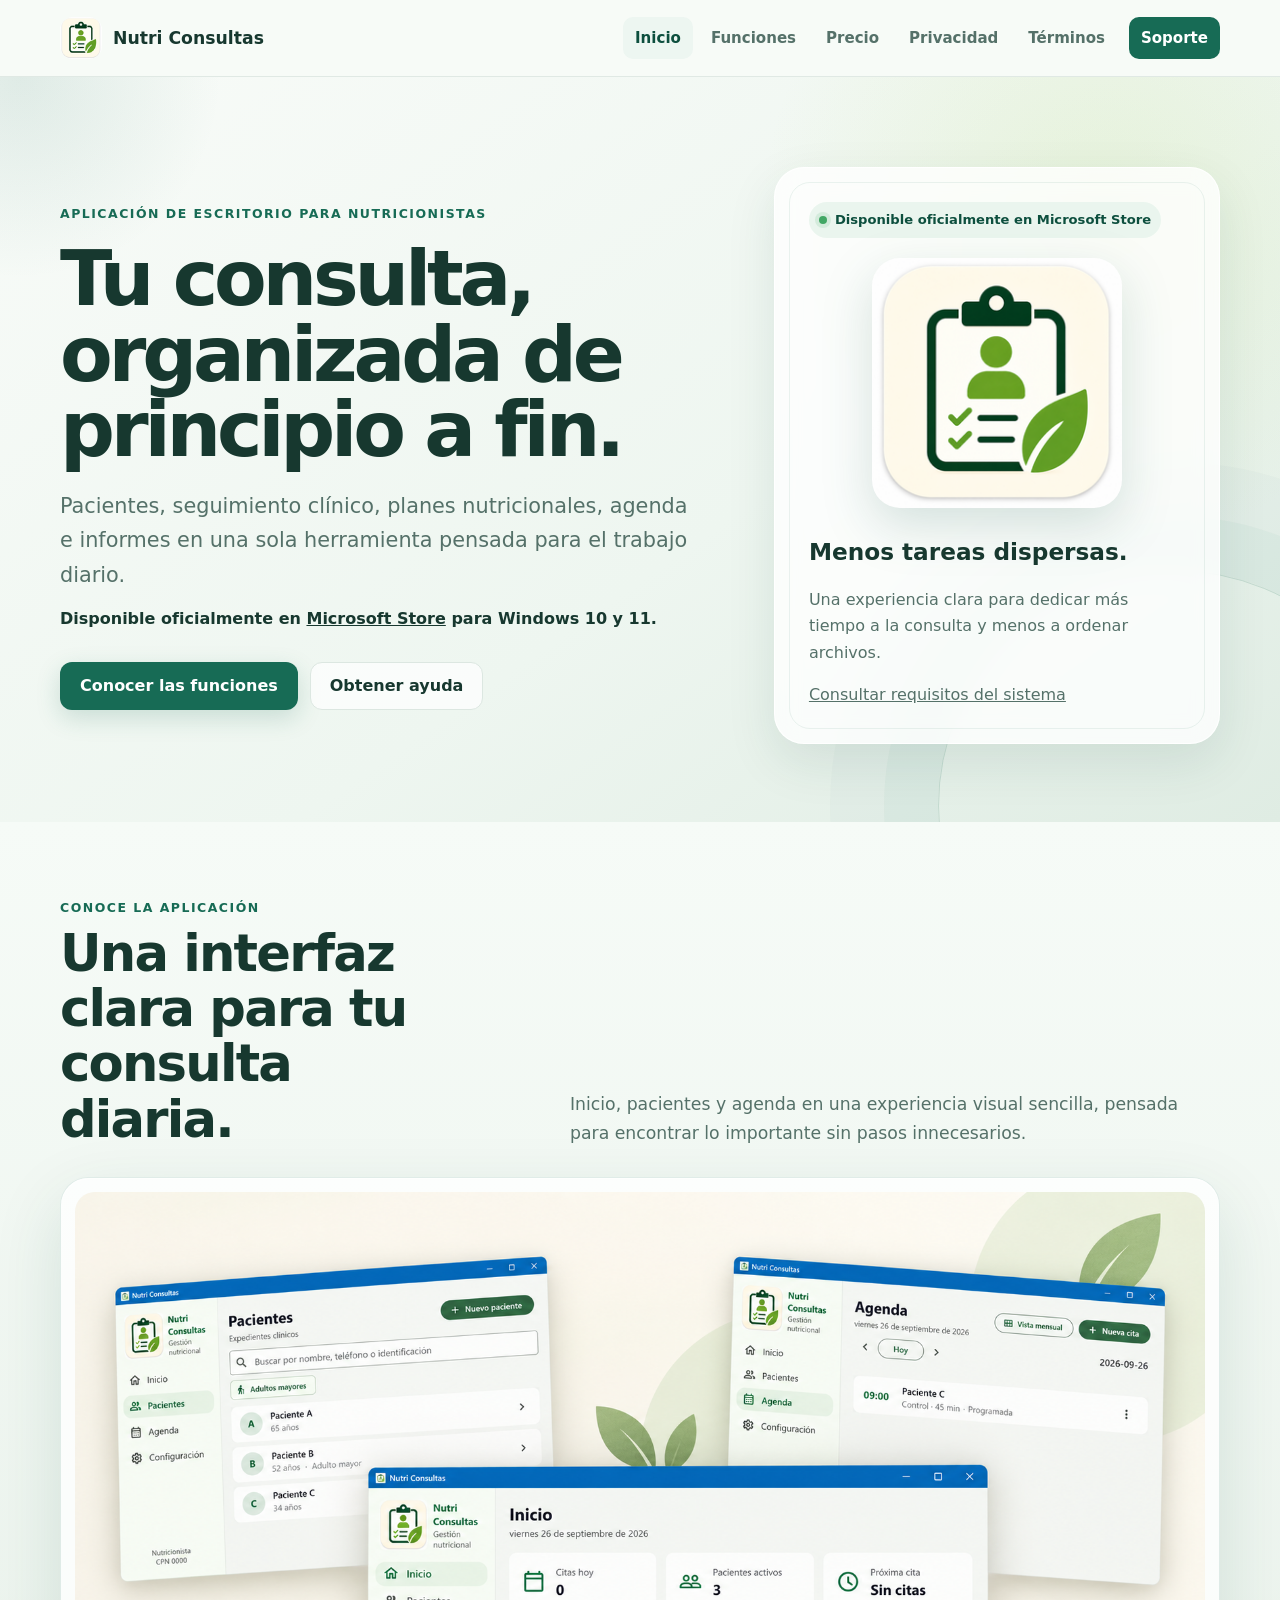
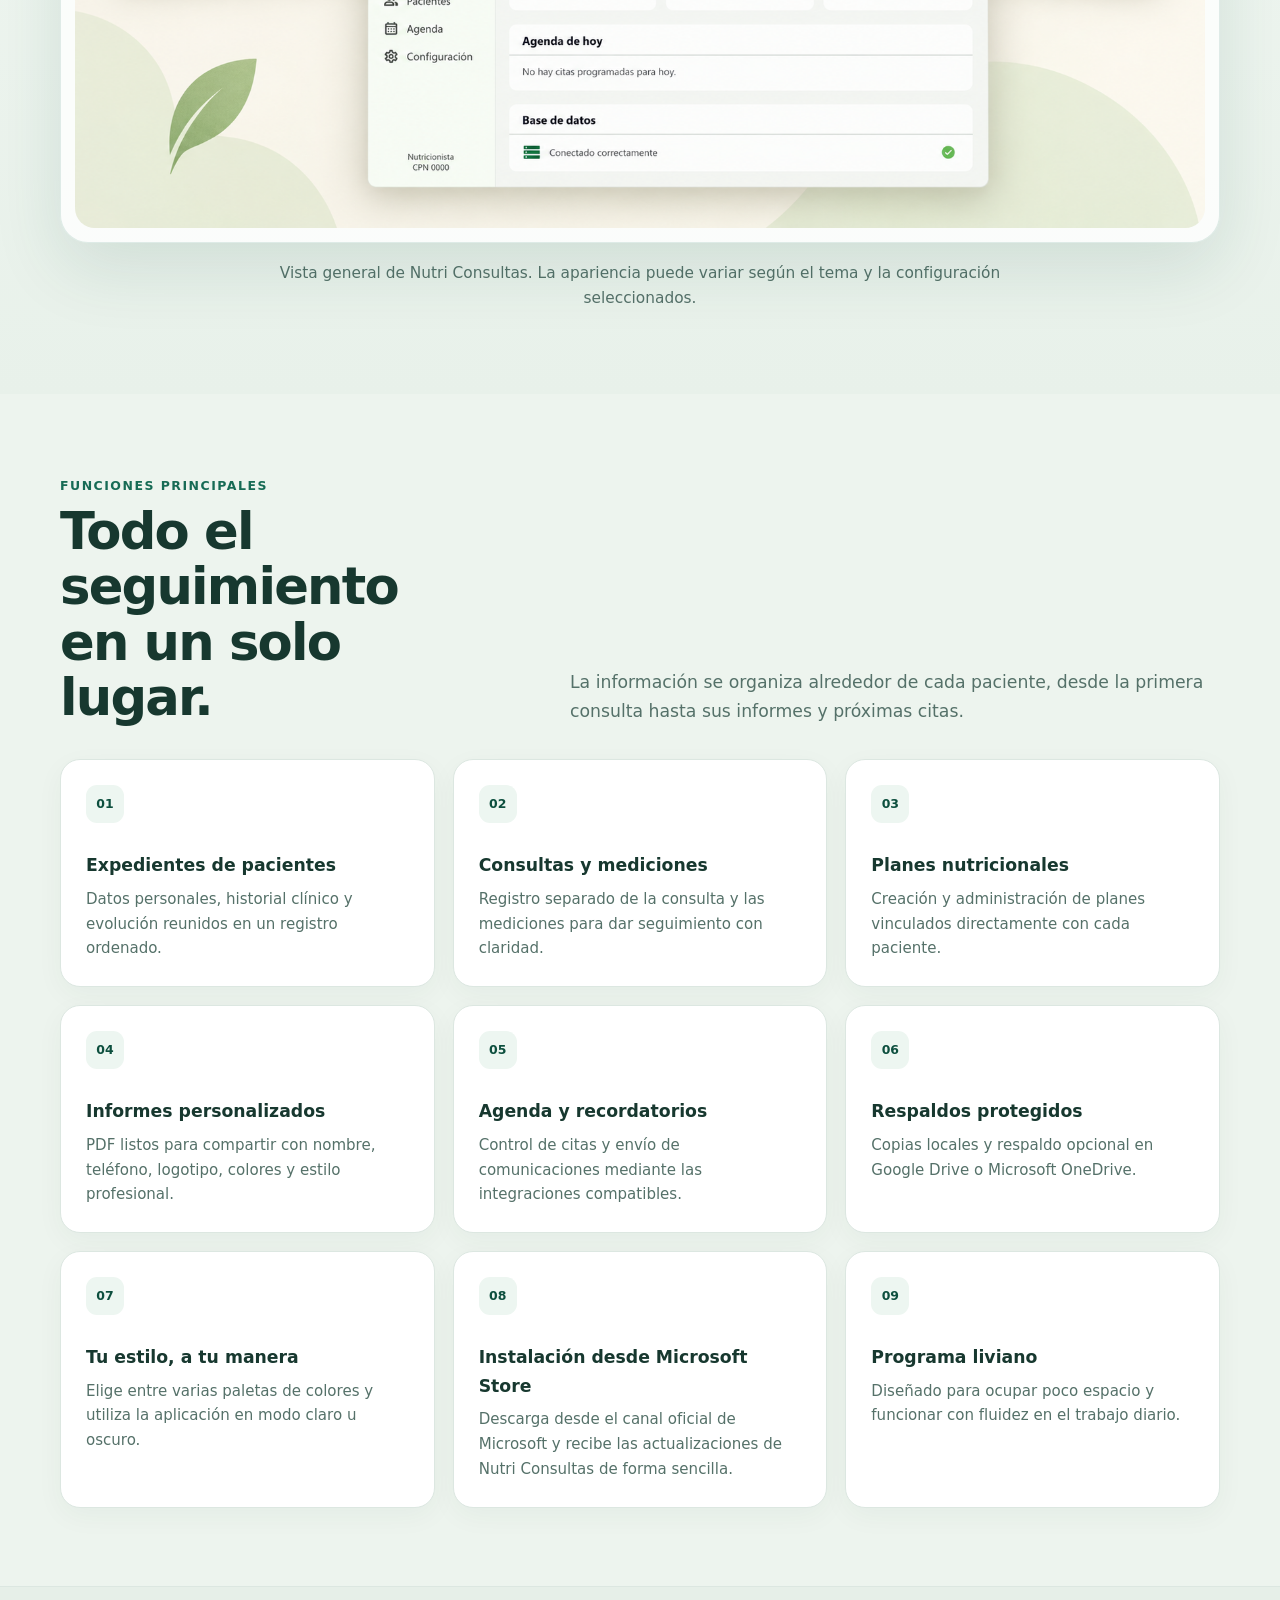
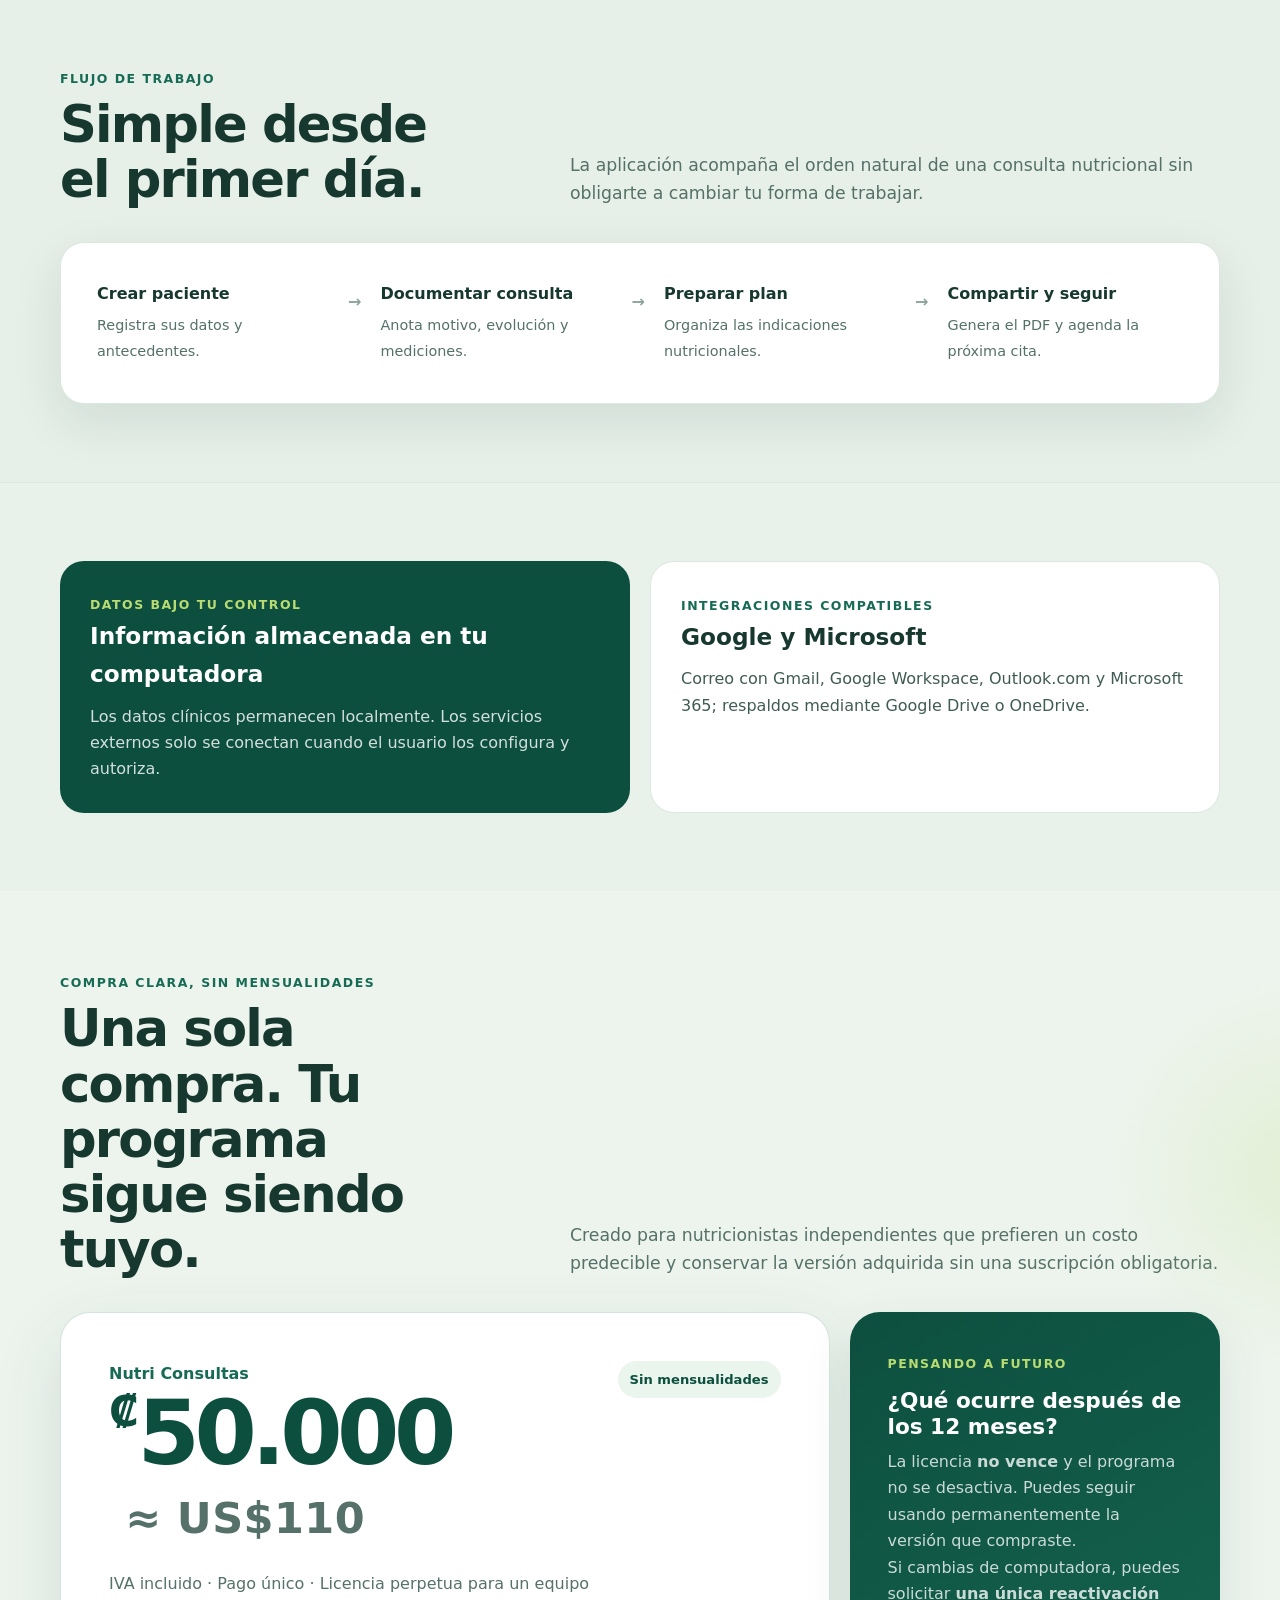
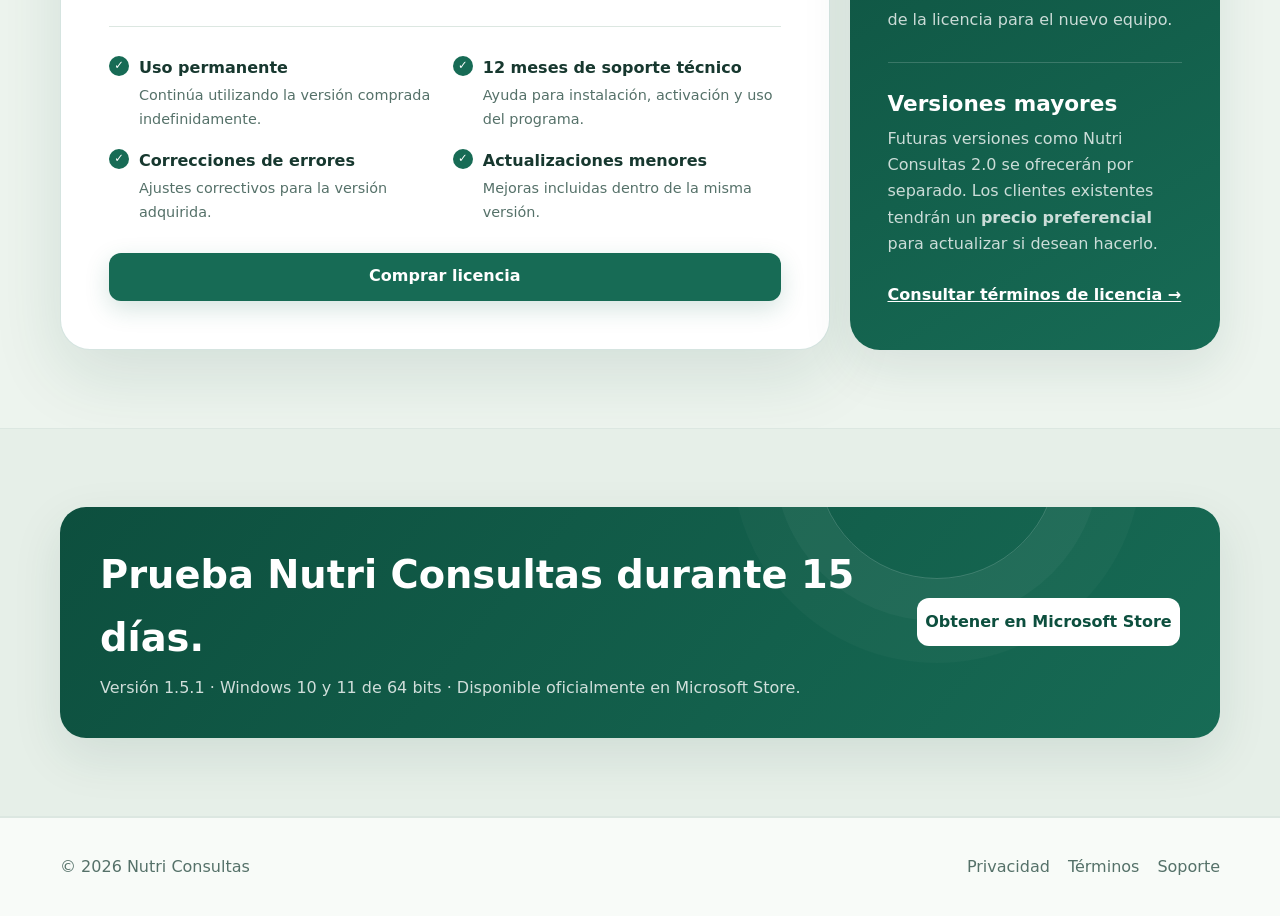
==== index.html @ b3fcb0f8 "Conecta precio con nueva página de compra" ====
<!doctype html>
<html lang="es">
<head>
  <meta charset="utf-8">
  <meta name="viewport" content="width=device-width, initial-scale=1">
  <meta name="description" content="Nutri Consultas: aplicación de escritorio para organizar pacientes, consultas, mediciones, planes, agenda, informes y respaldos.">
  <title>Nutri Consultas — Gestión clínica clara y segura</title>
  <link rel="icon" href="assets/nutri_consultas.ico">
  <link rel="stylesheet" href="assets/styles.css">
  <style>
    body { background: #e8f1ea; }
    .site-header { background: rgba(248,251,248,.94); }
    .site-header.is-scrolled { background: rgba(248,251,248,.97); }
    .hero {
      background:
        radial-gradient(circle at 86% 18%, rgba(185,220,114,.18), transparent 27%),
        linear-gradient(145deg, #f8fbf8 0%, #eef6f0 58%, #dfece3 100%);
    }
    .interface-showcase { padding: 72px 0 82px; background: linear-gradient(180deg, #f6fbf7 0%, #e8f1ea 100%); }
    #funciones { background: #edf4ee; }
    .section-tinted { background: #e6efe8; }
    .pricing-section { background: #edf4ee; }
    .site-footer { background: #f8fbf8; }
    .interface-showcase .section-heading { margin-bottom: 30px; }
    .interface-frame { position: relative; margin: 0 auto; padding: clamp(8px, 1.1vw, 14px); border: 1px solid rgba(23,107,85,.12); border-radius: 28px; background: rgba(255,255,255,.78); box-shadow: 0 24px 70px rgba(18,70,55,.12); overflow: hidden; }
    .interface-frame::before { content: ""; position: absolute; inset: 0; pointer-events: none; border-radius: inherit; box-shadow: inset 0 1px 0 rgba(255,255,255,.8); }
    .interface-frame img { display: block; width: 100%; height: auto; border-radius: 20px; object-fit: contain; }
    .interface-note { margin: 18px auto 0; max-width: 820px; text-align: center; color: var(--ink-soft); font-size: .96rem; }
    .price-usd { display: inline-block; margin-left: 1rem; font-size: .25em; font-weight: 600; color: var(--ink-soft); white-space: nowrap; vertical-align: baseline; transform: translateY(.52em); letter-spacing: .01em; }
    @media (max-width: 680px) {
      .interface-showcase { padding: 52px 0 58px; }
      .interface-showcase .section-heading { margin-bottom: 22px; }
      .interface-frame { padding: 6px; border-radius: 18px; box-shadow: 0 16px 42px rgba(18,70,55,.11); }
      .interface-frame img { border-radius: 13px; }
      .interface-note { margin-top: 14px; font-size: .9rem; }
    }
  </style>
</head>
<body>
  <header class="site-header">
    <div class="container nav">
      <a class="brand" href="index.html"><img src="assets/nutri_consultas_64x64.png" alt=""><span>Nutri Consultas</span></a>
      <nav class="nav-links" aria-label="Navegación principal">
        <a href="index.html" aria-current="page">Inicio</a><a href="#funciones">Funciones</a><a href="#precio">Precio</a><a href="privacidad.html">Privacidad</a><a href="terminos.html">Términos</a><a class="nav-cta" href="soporte.html">Soporte</a>
      </nav>
    </div>
  </header>

  <main>
    <section class="hero">
      <div class="container hero-grid">
        <div>
          <span class="eyebrow">Aplicación de escritorio para nutricionistas</span>
          <h1>Tu consulta, organizada de principio a fin.</h1>
          <p class="lead">Pacientes, seguimiento clínico, planes nutricionales, agenda e informes en una sola herramienta pensada para el trabajo diario.</p>
          <div class="actions"><a class="btn" href="#funciones">Conocer las funciones</a><a class="btn secondary" href="soporte.html">Obtener ayuda</a></div>
        </div>
        <aside class="product-card" aria-label="Información del producto">
          <span class="status">Disponible para Windows 10 y 11</span>
          <img src="assets/nutri_consultas_256x256.png" alt="Logo de Nutri Consultas">
          <h2>Menos tareas dispersas.</h2>
          <p class="muted">Una experiencia clara para dedicar más tiempo a la consulta y menos a ordenar archivos.</p>
          <p class="muted"><a href="soporte.html#requisitos">Consultar requisitos del sistema</a></p>
        </aside>
      </div>
    </section>

    <section class="interface-showcase" aria-labelledby="interfaz-title">
      <div class="container">
        <div class="section-heading">
          <div><span class="eyebrow">Conoce la aplicación</span><h2 id="interfaz-title">Una interfaz clara para tu consulta diaria.</h2></div>
          <p>Inicio, pacientes y agenda en una experiencia visual sencilla, pensada para encontrar lo importante sin pasos innecesarios.</p>
        </div>
        <figure class="interface-frame">
          <img src="assets/interfaz.png?v=1" loading="eager" decoding="async" alt="Vista de la interfaz de Nutri Consultas con las secciones Inicio, Pacientes y Agenda">
        </figure>
        <p class="interface-note">Vista general de Nutri Consultas. La apariencia puede variar según el tema y la configuración seleccionados.</p>
      </div>
    </section>

    <section class="section" id="funciones">
      <div class="container">
        <div class="section-heading"><div><span class="eyebrow">Funciones principales</span><h2>Todo el seguimiento en un solo lugar.</h2></div><p>La información se organiza alrededor de cada paciente, desde la primera consulta hasta sus informes y próximas citas.</p></div>
        <div class="feature-grid">
          <article class="feature"><span class="feature-number">01</span><h3>Expedientes de pacientes</h3><p>Datos personales, historial clínico y evolución reunidos en un registro ordenado.</p></article>
          <article class="feature"><span class="feature-number">02</span><h3>Consultas y mediciones</h3><p>Registro separado de la consulta y las mediciones para dar seguimiento con claridad.</p></article>
          <article class="feature"><span class="feature-number">03</span><h3>Planes nutricionales</h3><p>Creación y administración de planes vinculados directamente con cada paciente.</p></article>
          <article class="feature"><span class="feature-number">04</span><h3>Informes personalizados</h3><p>PDF listos para compartir con nombre, teléfono, logotipo, colores y estilo profesional.</p></article>
          <article class="feature"><span class="feature-number">05</span><h3>Agenda y recordatorios</h3><p>Control de citas y envío de comunicaciones mediante las integraciones compatibles.</p></article>
          <article class="feature"><span class="feature-number">06</span><h3>Respaldos protegidos</h3><p>Copias locales y respaldo opcional en Google Drive o Microsoft OneDrive.</p></article>
          <article class="feature"><span class="feature-number">07</span><h3>Tu estilo, a tu manera</h3><p>Elige entre varias paletas de colores y utiliza la aplicación en modo claro u oscuro.</p></article>
          <article class="feature"><span class="feature-number">08</span><h3>Instalación rápida</h3><p>Un proceso sencillo en Windows para comenzar a trabajar en pocos minutos.</p></article>
          <article class="feature"><span class="feature-number">09</span><h3>Programa liviano</h3><p>Diseñado para ocupar poco espacio y funcionar con fluidez en el trabajo diario.</p></article>
        </div>
      </div>
    </section>

    <section class="section section-tinted">
      <div class="container">
        <div class="section-heading"><div><span class="eyebrow">Flujo de trabajo</span><h2>Simple desde el primer día.</h2></div><p>La aplicación acompaña el orden natural de una consulta nutricional sin obligarte a cambiar tu forma de trabajar.</p></div>
        <div class="workflow"><div class="workflow-step"><strong>Crear paciente</strong><span>Registra sus datos y antecedentes.</span></div><div class="workflow-step"><strong>Documentar consulta</strong><span>Anota motivo, evolución y mediciones.</span></div><div class="workflow-step"><strong>Preparar plan</strong><span>Organiza las indicaciones nutricionales.</span></div><div class="workflow-step"><strong>Compartir y seguir</strong><span>Genera el PDF y agenda la próxima cita.</span></div></div>
      </div>
    </section>

    <section class="section">
      <div class="container trust-grid">
        <article class="trust-card primary"><span class="eyebrow" style="color:#b9dc72">Datos bajo tu control</span><h3>Información almacenada en tu computadora</h3><p>Los datos clínicos permanecen localmente. Los servicios externos solo se conectan cuando el usuario los configura y autoriza.</p></article>
        <article class="trust-card light"><span class="eyebrow">Integraciones compatibles</span><h3>Google y Microsoft</h3><p>Correo con Gmail, Google Workspace, Outlook.com y Microsoft 365; respaldos mediante Google Drive o OneDrive.</p></article>
      </div>
    </section>

    <section class="section pricing-section" id="precio">
      <div class="container">
        <div class="section-heading"><div><span class="eyebrow">Compra clara, sin mensualidades</span><h2>Una sola compra. Tu programa sigue siendo tuyo.</h2></div><p>Creado para nutricionistas independientes que prefieren un costo predecible y conservar la versión adquirida sin una suscripción obligatoria.</p></div>
        <div class="pricing-layout">
          <article class="price-card">
            <div class="price-top">
              <div><span class="price-label">Nutri Consultas</span><div class="price"><span>₡</span>50.000 <span class="price-usd">≈ US$110</span></div><p>IVA incluido · Pago único · Licencia perpetua para un equipo</p></div>
              <span class="price-badge">Sin mensualidades</span>
            </div>
            <ul class="included-list">
              <li><strong>Uso permanente</strong><span>Continúa utilizando la versión comprada indefinidamente.</span></li>
              <li><strong>12 meses de soporte técnico</strong><span>Ayuda para instalación, activación y uso del programa.</span></li>
              <li><strong>Correcciones de errores</strong><span>Ajustes correctivos para la versión adquirida.</span></li>
              <li><strong>Actualizaciones menores</strong><span>Mejoras incluidas dentro de la misma versión.</span></li>
            </ul>
            <a class="btn price-action" href="comprar.html">Comprar licencia</a>
          </article>
          <aside class="version-card">
            <span class="eyebrow">Pensando a futuro</span>
            <h3>¿Qué ocurre después de los 12 meses?</h3>
            <p>La licencia <strong>no vence</strong> y el programa no se desactiva. Puedes seguir usando permanentemente la versión que compraste.</p><p>Si cambias de computadora, puedes solicitar <strong>una única reactivación</strong> de la licencia para el nuevo equipo.</p>
            <div class="version-divider"></div>
            <h3>Versiones mayores</h3>
            <p>Futuras versiones como Nutri Consultas 2.0 se ofrecerán por separado. Los clientes existentes tendrán un <strong>precio preferencial</strong> para actualizar si desean hacerlo.</p>
            <a href="terminos.html#actualizaciones">Consultar términos de licencia →</a>
          </aside>
        </div>
      </div>
    </section>

    <section class="section section-tinted">
      <div class="container"><div class="cta-panel"><div><h2>Prueba Nutri Consultas durante 15 días.</h2><p>Versión 1.5.1 · Windows 10 y 11 de 64 bits · Disponible oficialmente en Microsoft Store.</p></div><a class="btn" href="https://apps.microsoft.com/detail/9NNQN98VTQLT?hl=neutral&amp;gl=CR&amp;ocid=pdpshare" target="_blank" rel="noopener noreferrer">Obtener en Microsoft Store</a></div></div>
    </section>
  </main>

  <footer class="site-footer"><div class="container footer"><span>© 2026 Nutri Consultas</span><div class="footer-links"><a href="privacidad.html">Privacidad</a><a href="terminos.html">Términos</a><a href="soporte.html">Soporte</a></div></div></footer>
<script src="assets/interactions.js" defer></script><!-- Cloudflare Web Analytics --><script type="module" src="https://static.cloudflareinsights.com/beacon.min.js" data-cf-beacon='{"token":"a96ef02358274ae38fc59fee1e3bb360"}'></script><!-- End Cloudflare Web Analytics -->
</body>
</html>
---- assets/styles.css ----
:root {
  --ink: #17382f;
  --ink-soft: #557169;
  --brand: #176b55;
  --brand-dark: #0d4f3e;
  --accent: #b9dc72;
  --cream: #f7f4e9;
  --surface: #ffffff;
  --line: #dce7e1;
  --shadow: 0 18px 50px rgba(18, 70, 55, .10);
  --radius: 24px;
}

* { box-sizing: border-box; }
html { scroll-behavior: smooth; }
body {
  margin: 0;
  font-family: Inter, "Segoe UI", system-ui, -apple-system, sans-serif;
  color: var(--ink);
  background: #fdfdf9;
  line-height: 1.65;
}
a { color: inherit; }
img { display: block; max-width: 100%; }
.container { width: min(1160px, calc(100% - 40px)); margin: 0 auto; }
.eyebrow { color: var(--brand); font-size: .78rem; font-weight: 800; letter-spacing: .12em; text-transform: uppercase; }
.muted { color: var(--ink-soft); }
.small { color: var(--ink-soft); font-size: .94rem; }

.site-header {
  position: sticky;
  top: 0;
  z-index: 20;
  border-bottom: 1px solid rgba(220, 231, 225, .85);
  background: rgba(253, 253, 249, .92);
  backdrop-filter: blur(16px);
}
.nav { min-height: 76px; display: flex; align-items: center; justify-content: space-between; gap: 24px; }
.brand { display: inline-flex; align-items: center; gap: 11px; text-decoration: none; font-size: 1.08rem; font-weight: 850; white-space: nowrap; }
.brand img { width: 42px; height: 42px; border-radius: 13px; }
.nav-links { display: flex; align-items: center; gap: 6px; }
.nav-links a { padding: 9px 12px; border-radius: 10px; color: var(--ink-soft); font-size: .94rem; font-weight: 650; text-decoration: none; }
.nav-links a:hover, .nav-links a[aria-current="page"] { color: var(--brand-dark); background: #edf6f1; }
.nav-links .nav-cta { margin-left: 6px; color: #fff; background: var(--brand); }
.nav-links .nav-cta:hover { color: #fff; background: var(--brand-dark); }

.hero { position: relative; overflow: hidden; padding: 90px 0 78px; background: radial-gradient(circle at 86% 18%, rgba(185, 220, 114, .31), transparent 27%), linear-gradient(145deg, #fff 0%, #f4f8f2 58%, #f8f5e9 100%); }
.hero::after { content: ""; position: absolute; right: -130px; bottom: -220px; width: 470px; height: 470px; border: 1px solid rgba(23, 107, 85, .16); border-radius: 50%; box-shadow: 0 0 0 54px rgba(23,107,85,.035), 0 0 0 108px rgba(23,107,85,.025); }
.hero-grid { position: relative; z-index: 1; display: grid; grid-template-columns: 1.18fr .82fr; align-items: center; gap: 72px; }
.hero h1 { max-width: 760px; margin: 15px 0 22px; font-size: clamp(3rem, 6vw, 5.45rem); line-height: .98; letter-spacing: -.055em; }
.hero .lead { max-width: 700px; margin: 0; color: var(--ink-soft); font-size: clamp(1.08rem, 2vw, 1.3rem); }
.actions { display: flex; align-items: center; gap: 12px; flex-wrap: wrap; margin-top: 30px; }
.btn { display: inline-flex; align-items: center; justify-content: center; min-height: 48px; padding: 0 19px; border: 1px solid transparent; border-radius: 12px; background: var(--brand); color: #fff; font-weight: 780; text-decoration: none; box-shadow: 0 8px 24px rgba(23, 107, 85, .18); }
.btn:hover { background: var(--brand-dark); }
.btn.secondary { border-color: var(--line); color: var(--ink); background: rgba(255,255,255,.72); box-shadow: none; }
.product-card { position: relative; padding: 34px; border: 1px solid rgba(255,255,255,.9); border-radius: 30px; background: rgba(255,255,255,.78); box-shadow: var(--shadow); backdrop-filter: blur(12px); }
.product-card::before { content: ""; position: absolute; inset: 14px; border: 1px solid rgba(23,107,85,.08); border-radius: 21px; pointer-events: none; }
.product-card img { position: relative; width: min(72%, 250px); margin: 0 auto 25px; border-radius: 28px; filter: drop-shadow(0 18px 25px rgba(13,79,62,.16)); }
.product-card h2 { position: relative; margin: 0; font-size: 1.45rem; }
.product-card p { position: relative; margin-bottom: 0; }
.status { position: relative; display: inline-flex; align-items: center; gap: 8px; margin-bottom: 20px; padding: 7px 10px; border-radius: 999px; color: var(--brand-dark); background: #eaf5ee; font-size: .82rem; font-weight: 760; }
.status::before { content: ""; width: 8px; height: 8px; border-radius: 50%; background: #42a765; box-shadow: 0 0 0 4px rgba(66,167,101,.13); }

.section { padding: 78px 0; }
.section-tinted { border-block: 1px solid var(--line); background: var(--cream); }
.section-heading { display: grid; grid-template-columns: .7fr 1.3fr; gap: 36px; align-items: end; margin-bottom: 34px; }
.section-heading h2 { margin: 6px 0 0; font-size: clamp(2rem, 4vw, 3.35rem); line-height: 1.08; letter-spacing: -.035em; }
.section-heading p { max-width: 650px; margin: 0; justify-self: end; color: var(--ink-soft); font-size: 1.08rem; }
.feature-grid { display: grid; grid-template-columns: repeat(3, 1fr); gap: 18px; }
.feature { min-height: 205px; padding: 25px; border: 1px solid var(--line); border-radius: 20px; background: var(--surface); box-shadow: 0 8px 28px rgba(18,70,55,.045); }
.feature-number { display: grid; width: 38px; height: 38px; place-items: center; margin-bottom: 28px; border-radius: 11px; color: var(--brand-dark); background: #edf6f1; font-size: .78rem; font-weight: 850; }
.feature h3 { margin: 0 0 7px; font-size: 1.08rem; }
.feature p { margin: 0; color: var(--ink-soft); font-size: .94rem; }
.workflow { display: grid; grid-template-columns: repeat(4, 1fr); gap: 0; padding: 12px; border: 1px solid var(--line); border-radius: var(--radius); background: #fff; box-shadow: var(--shadow); }
.workflow-step { position: relative; padding: 26px 24px; }
.workflow-step:not(:last-child)::after { content: "→"; position: absolute; right: -5px; top: 34px; color: #8ba49b; font-weight: 800; }
.workflow-step strong { display: block; margin-bottom: 5px; }
.workflow-step span { color: var(--ink-soft); font-size: .9rem; }
.trust-grid { display: grid; grid-template-columns: 1fr 1fr; gap: 20px; }
.trust-card { padding: 30px; border-radius: var(--radius); }
.trust-card.primary { color: #fff; background: var(--brand-dark); }
.trust-card.light { border: 1px solid var(--line); background: #fff; }
.trust-card h3 { margin: 0 0 10px; font-size: 1.45rem; }
.trust-card p { margin: 0; color: inherit; opacity: .82; }
.cta-panel { display: flex; justify-content: space-between; align-items: center; gap: 28px; padding: 36px 40px; border-radius: 26px; color: #fff; background: linear-gradient(130deg, var(--brand-dark), var(--brand)); box-shadow: var(--shadow); }
.cta-panel h2 { margin: 0 0 6px; font-size: clamp(1.7rem, 3vw, 2.5rem); }
.cta-panel p { margin: 0; opacity: .8; }
.cta-panel .btn { color: var(--brand-dark); background: #fff; box-shadow: none; white-space: nowrap; }

.page-hero { padding: 68px 0 42px; background: linear-gradient(145deg, #fff, #f2f7f3); }
.page-hero h1 { max-width: 820px; margin: 10px 0 14px; font-size: clamp(2.6rem, 5vw, 4.5rem); line-height: 1; letter-spacing: -.045em; }
.page-hero p { max-width: 720px; margin: 0; color: var(--ink-soft); font-size: 1.12rem; }
.page-content { padding: 42px 0 80px; }
.content-layout { display: grid; grid-template-columns: minmax(0, 1fr) 280px; gap: 34px; align-items: start; }
.article { padding: clamp(26px, 5vw, 48px); border: 1px solid var(--line); border-radius: var(--radius); background: #fff; box-shadow: var(--shadow); }
.article h2 { margin: 36px 0 8px; font-size: 1.35rem; }
.article h2:first-child { margin-top: 0; }
.article p, .article li { color: #405e55; }
.article a { color: var(--brand); font-weight: 700; }
.notice { margin-top: 28px; padding: 18px 20px; border-left: 4px solid var(--accent); border-radius: 10px; background: #f5faed; color: #35564b; }
.side-card { position: sticky; top: 104px; padding: 24px; border-radius: 20px; color: #fff; background: var(--brand-dark); }
.side-card h2 { margin: 0 0 8px; font-size: 1.25rem; }
.side-card p { margin: 0 0 18px; opacity: .8; font-size: .93rem; }
.side-card .btn { width: 100%; color: var(--brand-dark); background: #fff; box-shadow: none; }
.support-grid { display: grid; grid-template-columns: repeat(2, 1fr); gap: 18px; }
.support-card { padding: 25px; border: 1px solid var(--line); border-radius: 18px; background: #fff; }
.support-card h2 { margin: 0 0 8px; font-size: 1.2rem; }
.support-card p { margin: 0; color: var(--ink-soft); }
.support-contact { grid-column: 1 / -1; display: flex; align-items: center; justify-content: space-between; gap: 25px; color: #fff; background: var(--brand-dark); }
.support-contact p { color: rgba(255,255,255,.76); }
.support-contact .btn { color: var(--brand-dark); background: #fff; box-shadow: none; white-space: nowrap; }

.site-footer { padding: 36px 0; border-top: 1px solid var(--line); background: #fff; color: var(--ink-soft); }
.footer { display: flex; justify-content: space-between; align-items: center; gap: 20px; flex-wrap: wrap; }
.footer-links { display: flex; gap: 18px; flex-wrap: wrap; }
.footer a { color: var(--ink-soft); text-decoration: none; }
.footer a:hover { color: var(--brand); }

@media (max-width: 900px) {
  .hero-grid, .section-heading, .content-layout { grid-template-columns: 1fr; }
  .hero { padding-top: 64px; }
  .hero-grid { gap: 42px; }
  .product-card { max-width: 520px; }
  .section-heading p { justify-self: start; }
  .feature-grid { grid-template-columns: repeat(2, 1fr); }
  .workflow { grid-template-columns: repeat(2, 1fr); }
  .workflow-step:nth-child(2)::after { display: none; }
  .side-card { position: static; }
}

@media (max-width: 680px) {
  .container { width: min(100% - 28px, 1160px); }
  .site-header { position: static; }
  .nav { min-height: auto; padding: 12px 0 10px; align-items: flex-start; flex-direction: column; }
  .nav-links { width: 100%; padding-bottom: 2px; overflow-x: auto; scrollbar-width: none; }
  .nav-links::-webkit-scrollbar { display: none; }
  .nav-links a { flex: 0 0 auto; padding: 8px 10px; }
  .nav-links .nav-cta { margin-left: 0; }
  .hero { padding: 52px 0 58px; }
  .hero h1 { font-size: clamp(2.8rem, 15vw, 4.2rem); }
  .product-card { padding: 28px; }
  .section { padding: 58px 0; }
  .feature-grid, .workflow, .trust-grid, .support-grid { grid-template-columns: 1fr; }
  .workflow-step:not(:last-child)::after { display: none; }
  .feature { min-height: auto; }
  .support-contact { grid-column: auto; align-items: flex-start; flex-direction: column; }
  .cta-panel { align-items: flex-start; flex-direction: column; padding: 30px 26px; }
  .page-hero { padding-top: 48px; }
}

@media (prefers-reduced-motion: reduce) { html { scroll-behavior: auto; } }


/* Modern motion and interaction layer */
::selection { color: #fff; background: var(--brand); }
.site-header { transition: box-shadow .3s ease, background-color .3s ease, border-color .3s ease; }
.site-header.is-scrolled {
  border-color: rgba(23, 107, 85, .12);
  background: rgba(253, 253, 249, .96);
  box-shadow: 0 10px 35px rgba(18, 70, 55, .08);
}
.brand img { transition: transform .35s cubic-bezier(.2,.8,.2,1), filter .35s ease; }
.brand:hover img { transform: rotate(-4deg) scale(1.06); filter: drop-shadow(0 7px 12px rgba(23,107,85,.2)); }
.nav-links a { position: relative; transition: color .22s ease, background-color .22s ease, transform .22s ease; }
.nav-links a:hover { transform: translateY(-1px); }
.btn {
  position: relative;
  overflow: hidden;
  isolation: isolate;
  transition: transform .25s cubic-bezier(.2,.8,.2,1), box-shadow .25s ease, background-color .25s ease;
}
.btn::after {
  content: "";
  position: absolute;
  z-index: -1;
  inset: 0;
  background: linear-gradient(110deg, transparent 25%, rgba(255,255,255,.26) 48%, transparent 72%);
  transform: translateX(-130%);
  transition: transform .65s ease;
}
.btn:hover { transform: translateY(-2px); box-shadow: 0 13px 28px rgba(23,107,85,.22); }
.btn:hover::after { transform: translateX(130%); }
.btn:active { transform: translateY(0) scale(.98); }
.btn:focus-visible, .nav-links a:focus-visible, .brand:focus-visible, .footer a:focus-visible {
  outline: 3px solid rgba(185,220,114,.8);
  outline-offset: 3px;
}
.hero::before {
  content: "";
  position: absolute;
  width: 420px;
  height: 420px;
  left: -190px;
  top: -210px;
  border-radius: 50%;
  background: radial-gradient(circle, rgba(23,107,85,.11), transparent 68%);
  animation: ambient-drift 12s ease-in-out infinite alternate;
}
.hero::after { animation: ambient-drift 15s ease-in-out -4s infinite alternate-reverse; }
.product-card { transition: transform .45s cubic-bezier(.2,.8,.2,1), box-shadow .45s ease, border-color .45s ease; }
.product-card:hover { transform: translateY(-7px) rotate(.25deg); box-shadow: 0 28px 65px rgba(18,70,55,.16); border-color: rgba(185,220,114,.75); }
.product-card img { animation: gentle-float 5.5s ease-in-out infinite; }
.status::before { animation: status-pulse 2.4s ease-out infinite; }
.feature, .support-card, .trust-card, .article, .side-card, .workflow {
  transition: transform .3s cubic-bezier(.2,.8,.2,1), box-shadow .3s ease, border-color .3s ease;
}
.feature:hover, .support-card:not(.support-contact):hover {
  transform: translateY(-5px);
  border-color: rgba(23,107,85,.28);
  box-shadow: 0 20px 42px rgba(18,70,55,.10);
}
.feature-number { transition: color .25s ease, background-color .25s ease, transform .3s cubic-bezier(.2,.8,.2,1); }
.feature:hover .feature-number { color: #fff; background: var(--brand); transform: rotate(-5deg) scale(1.08); }
.workflow-step { transition: background-color .25s ease, transform .25s ease; border-radius: 16px; }
.workflow-step:hover { z-index: 1; background: #f3f8f4; transform: translateY(-3px); }
.trust-card:hover { transform: translateY(-4px); box-shadow: 0 20px 44px rgba(18,70,55,.12); }
.cta-panel { position: relative; overflow: hidden; }
.cta-panel::before {
  content: "";
  position: absolute;
  width: 240px;
  height: 240px;
  right: 14%;
  top: -170px;
  border: 1px solid rgba(255,255,255,.18);
  border-radius: 50%;
  box-shadow: 0 0 0 42px rgba(255,255,255,.035), 0 0 0 84px rgba(255,255,255,.025);
}
.reveal {
  opacity: 0;
  transform: translateY(24px);
  transition: opacity .7s cubic-bezier(.2,.7,.2,1), transform .7s cubic-bezier(.2,.7,.2,1);
  transition-delay: var(--reveal-delay, 0ms);
}
.reveal.is-visible { opacity: 1; transform: none; }
@keyframes gentle-float { 0%,100% { transform: translateY(0); } 50% { transform: translateY(-8px); } }
@keyframes ambient-drift { from { transform: translate3d(0,0,0) scale(1); } to { transform: translate3d(34px,24px,0) scale(1.08); } }
@keyframes status-pulse { 0% { box-shadow: 0 0 0 0 rgba(66,167,101,.32); } 70%,100% { box-shadow: 0 0 0 9px rgba(66,167,101,0); } }
@media (max-width: 680px) {
  .site-header { position: sticky; }
  .product-card:hover, .feature:hover, .support-card:not(.support-contact):hover, .trust-card:hover { transform: none; }
}
@media (prefers-reduced-motion: reduce) {
  *, *::before, *::after { scroll-behavior: auto !important; animation-duration: .01ms !important; animation-iteration-count: 1 !important; transition-duration: .01ms !important; }
  .reveal { opacity: 1; transform: none; }
}


/* Commercial license and pricing */
.pricing-section {
  position: relative;
  overflow: hidden;
  background: linear-gradient(145deg, #f7fbf8 0%, #ffffff 54%, #f8f5e9 100%);
}
.pricing-section::before {
  content: "";
  position: absolute;
  width: 420px;
  height: 420px;
  right: -230px;
  top: 70px;
  border-radius: 50%;
  background: radial-gradient(circle, rgba(185,220,114,.2), transparent 68%);
  pointer-events: none;
}
.pricing-layout {
  position: relative;
  display: grid;
  grid-template-columns: minmax(0, 1.35fr) minmax(300px, .65fr);
  gap: 20px;
  align-items: stretch;
}
.price-card {
  padding: clamp(28px, 5vw, 48px);
  border: 1px solid rgba(23,107,85,.18);
  border-radius: 30px;
  background: #fff;
  box-shadow: 0 24px 70px rgba(18,70,55,.12);
}
.price-top {
  display: flex;
  justify-content: space-between;
  align-items: flex-start;
  gap: 24px;
  padding-bottom: 28px;
  border-bottom: 1px solid var(--line);
}
.price-label { color: var(--brand); font-weight: 850; }
.price {
  margin: 4px 0 2px;
  color: var(--brand-dark);
  font-size: clamp(3.3rem, 7vw, 5.6rem);
  font-weight: 900;
  line-height: .95;
  letter-spacing: -.06em;
}
.price span { margin-right: 4px; font-size: .48em; vertical-align: top; }
.price-top p { margin: 10px 0 0; color: var(--ink-soft); }
.price-badge {
  flex: 0 0 auto;
  padding: 8px 12px;
  border-radius: 999px;
  color: var(--brand-dark);
  background: #eaf5ee;
  font-size: .82rem;
  font-weight: 800;
}
.included-list {
  display: grid;
  grid-template-columns: repeat(2, 1fr);
  gap: 16px;
  margin: 28px 0;
  padding: 0;
  list-style: none;
}
.included-list li {
  position: relative;
  padding: 0 0 0 30px;
}
.included-list li::before {
  content: "✓";
  position: absolute;
  left: 0;
  top: 1px;
  display: grid;
  width: 20px;
  height: 20px;
  place-items: center;
  border-radius: 50%;
  color: #fff;
  background: var(--brand);
  font-size: .72rem;
  font-weight: 900;
}
.included-list strong, .included-list span { display: block; }
.included-list span { margin-top: 3px; color: var(--ink-soft); font-size: .9rem; }
.price-action { width: 100%; }
.version-card {
  padding: clamp(28px, 4vw, 38px);
  border-radius: 30px;
  color: #fff;
  background: linear-gradient(150deg, var(--brand-dark), #176b55);
  box-shadow: var(--shadow);
}
.version-card .eyebrow { color: var(--accent); }
.version-card h3 { margin: 12px 0 9px; font-size: 1.35rem; line-height: 1.2; }
.version-card p { margin: 0; color: rgba(255,255,255,.78); }
.version-card a { display: inline-block; margin-top: 24px; color: #fff; font-weight: 750; }
.version-divider { height: 1px; margin: 28px 0; background: rgba(255,255,255,.17); }
.price-card, .version-card {
  transition: transform .3s cubic-bezier(.2,.8,.2,1), box-shadow .3s ease;
}
.price-card:hover, .version-card:hover { transform: translateY(-5px); }
@media (max-width: 900px) {
  .pricing-layout { grid-template-columns: 1fr; }
}
@media (max-width: 680px) {
  .price-top { flex-direction: column; }
  .included-list { grid-template-columns: 1fr; }
  .price-card:hover, .version-card:hover { transform: none; }
}

/* Keep workflow cards legible when the browser/OS uses a dark color scheme. */
@media (prefers-color-scheme: dark) {
  .workflow {
    background: #14261f;
    border-color: #294239;
  }
  .workflow-step {
    color: #edf5f1;
  }
  .workflow-step span {
    color: #aebfb8;
  }
  .workflow-step:hover,
  .workflow-step:focus,
  .workflow-step:active {
    background: #1d332a;
  }
  .workflow-step:hover strong,
  .workflow-step:focus strong,
  .workflow-step:active strong {
    color: #ffffff;
  }
  .workflow-step:hover span,
  .workflow-step:focus span,
  .workflow-step:active span {
    color: #c4d2cc;
  }
}
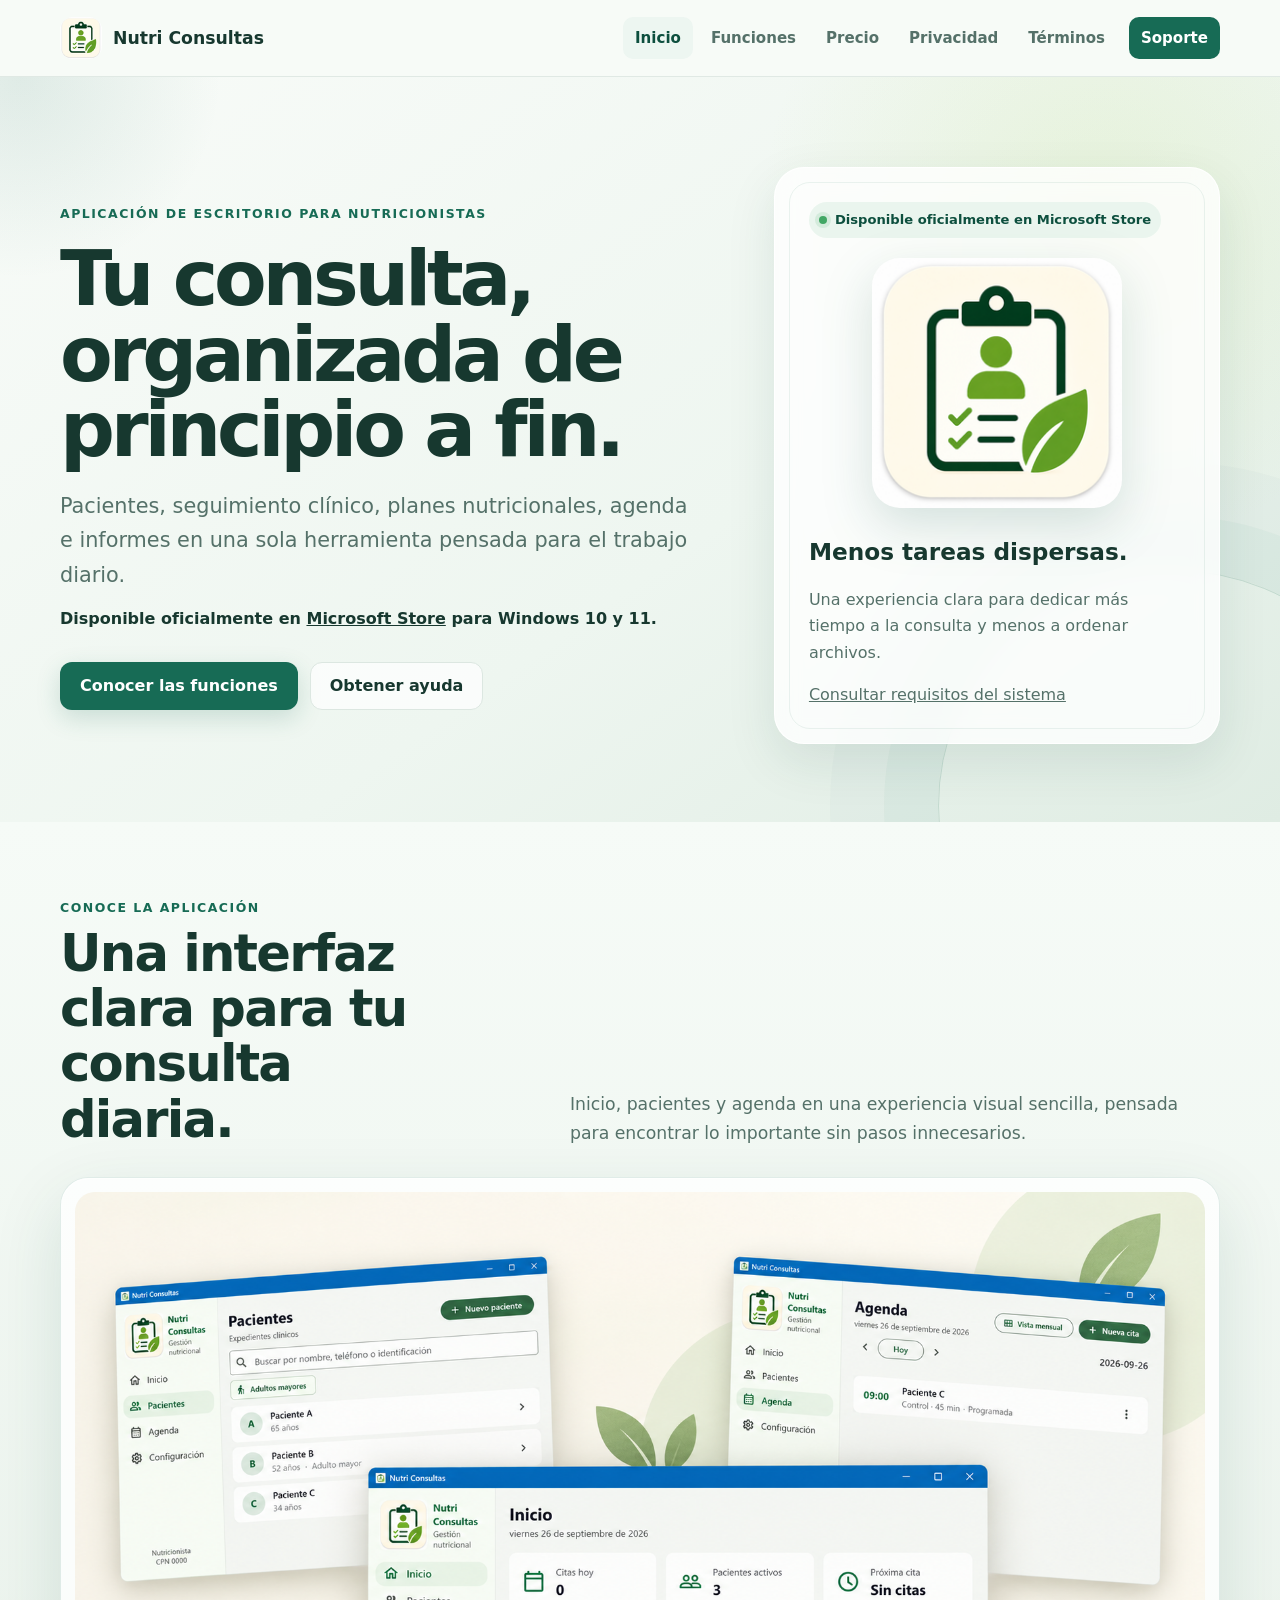
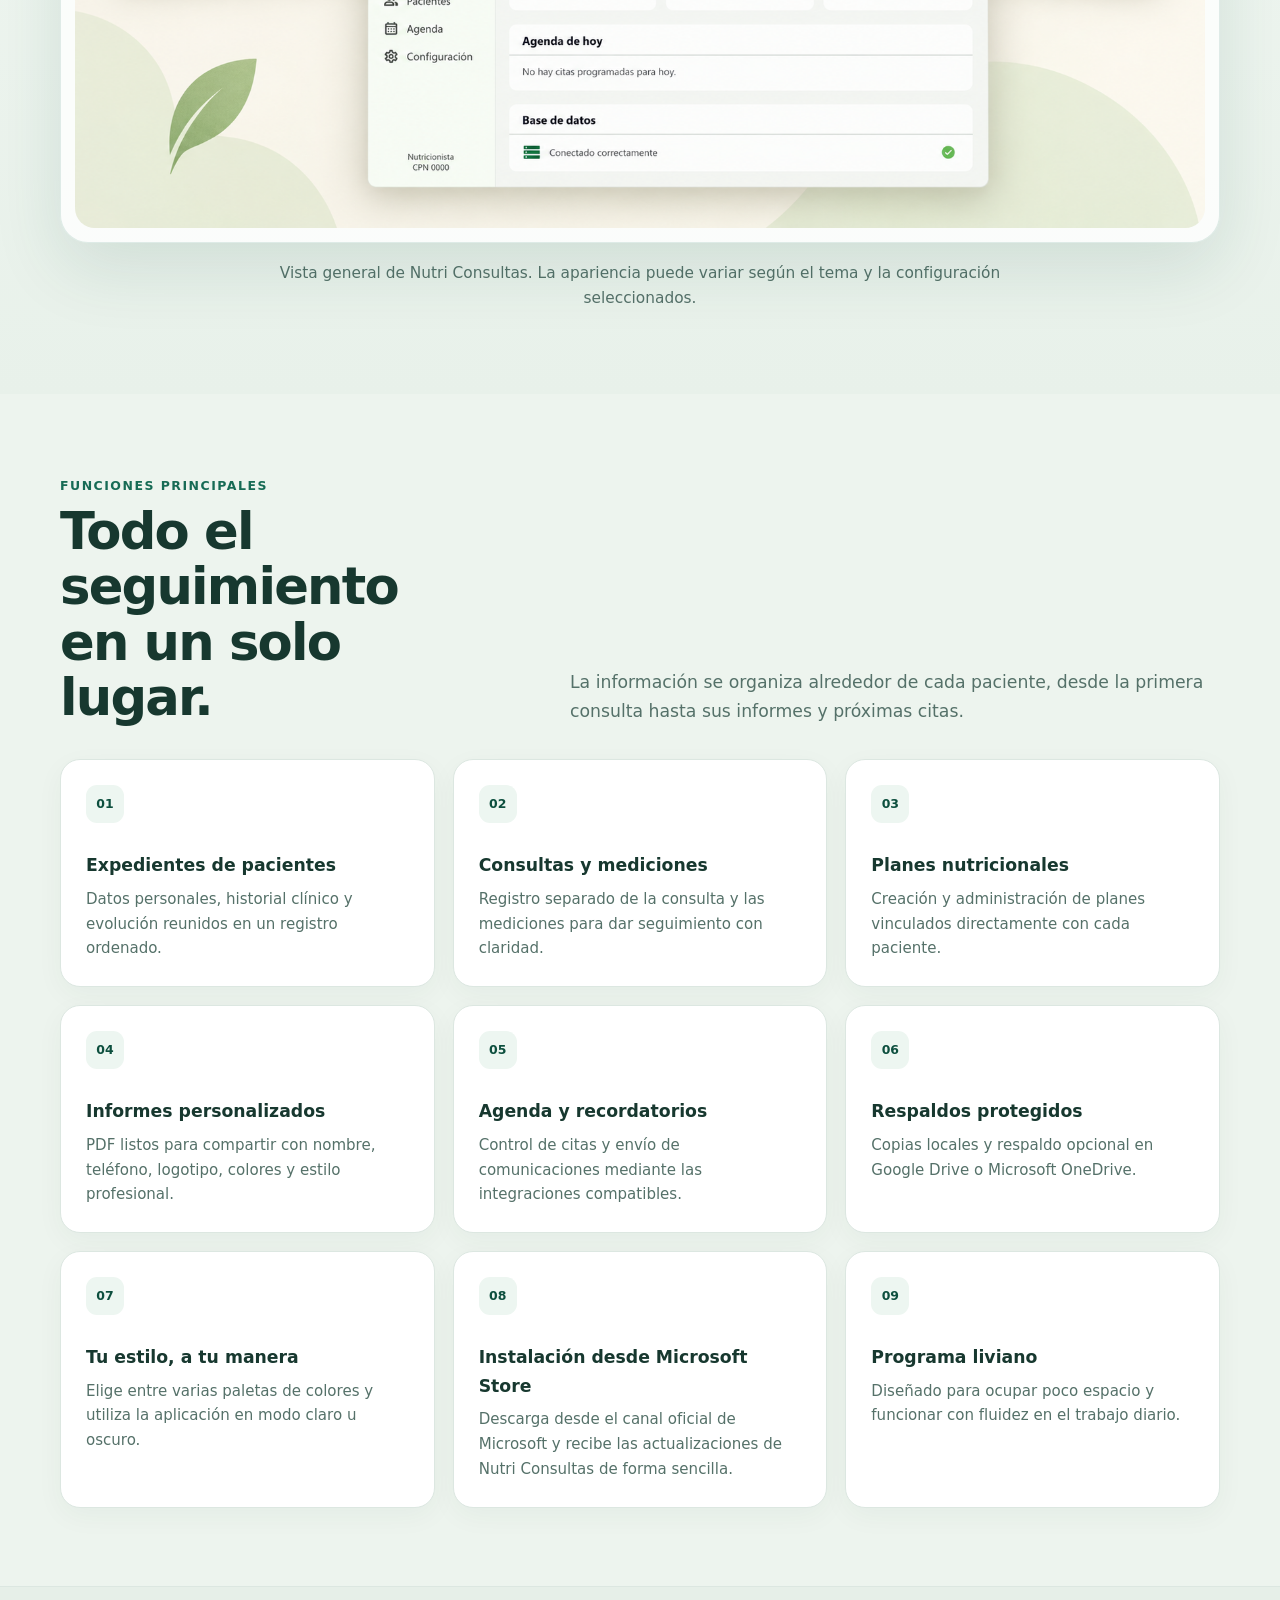
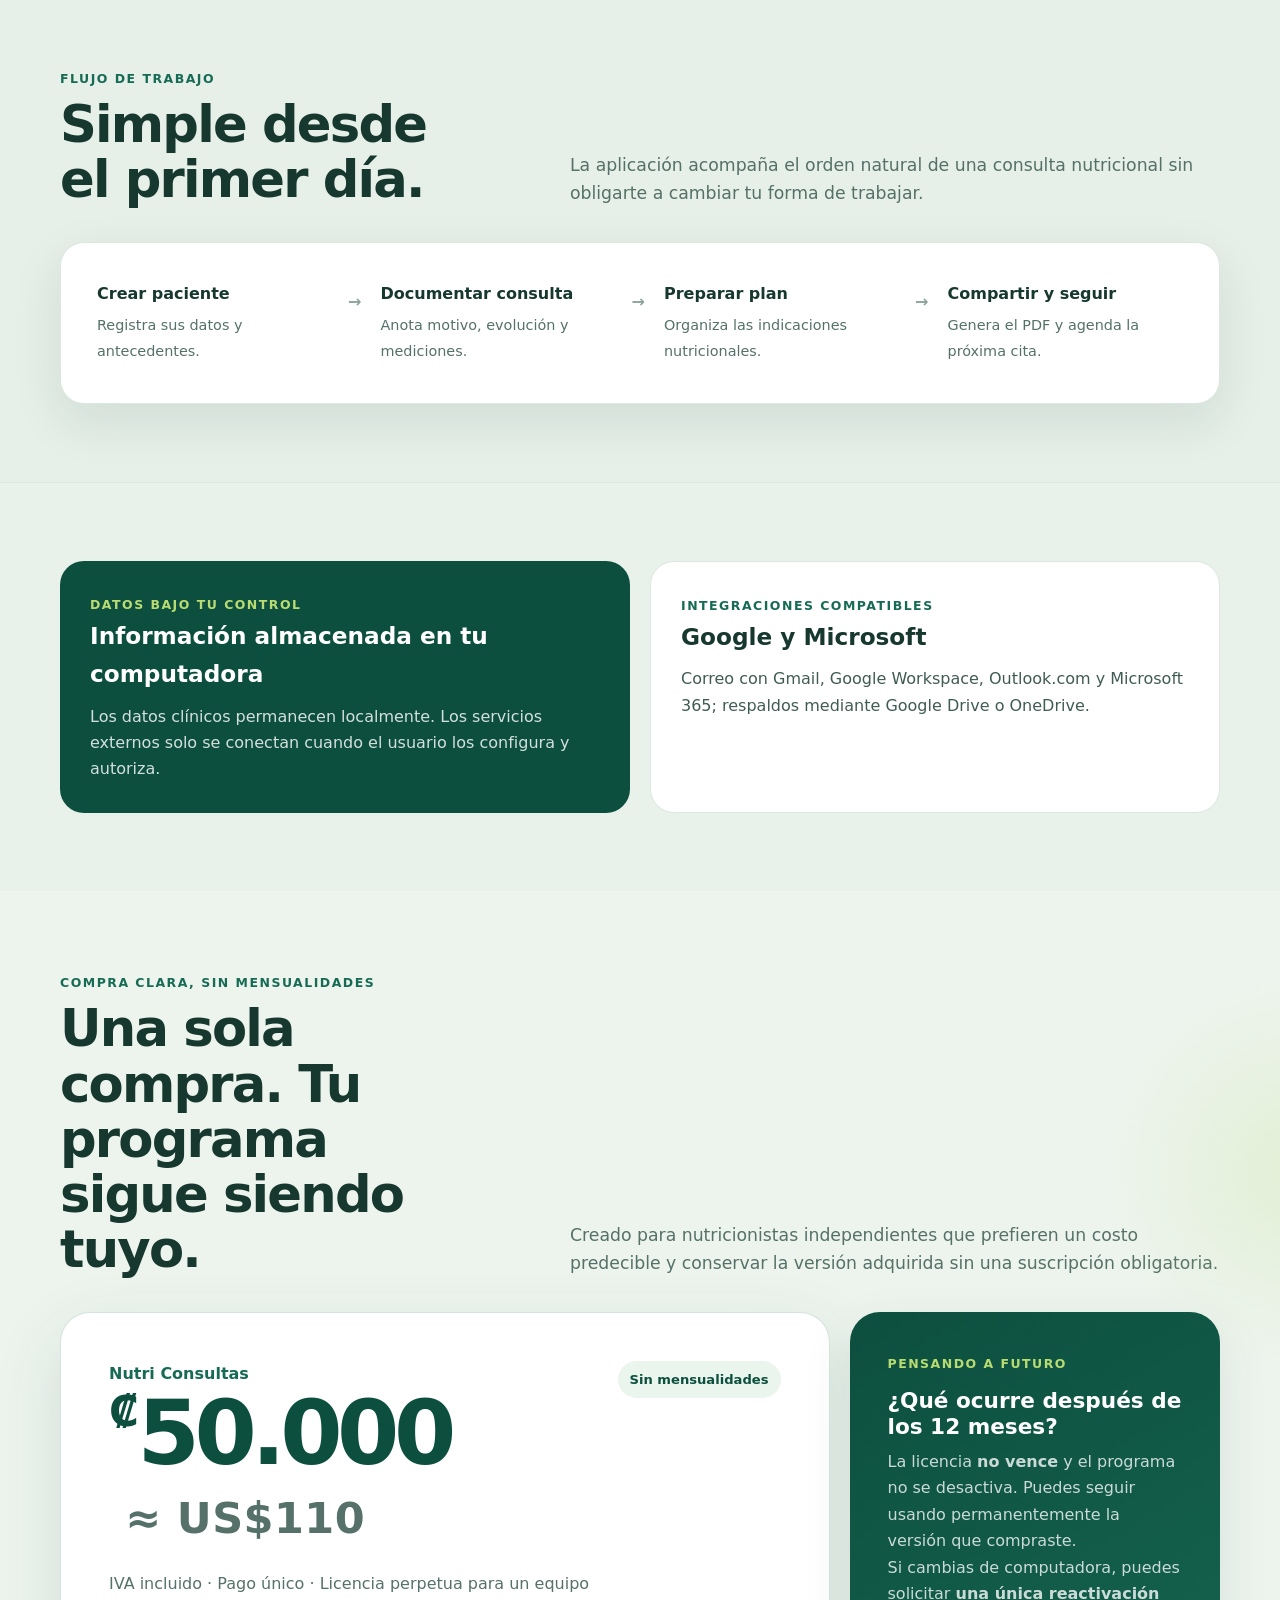
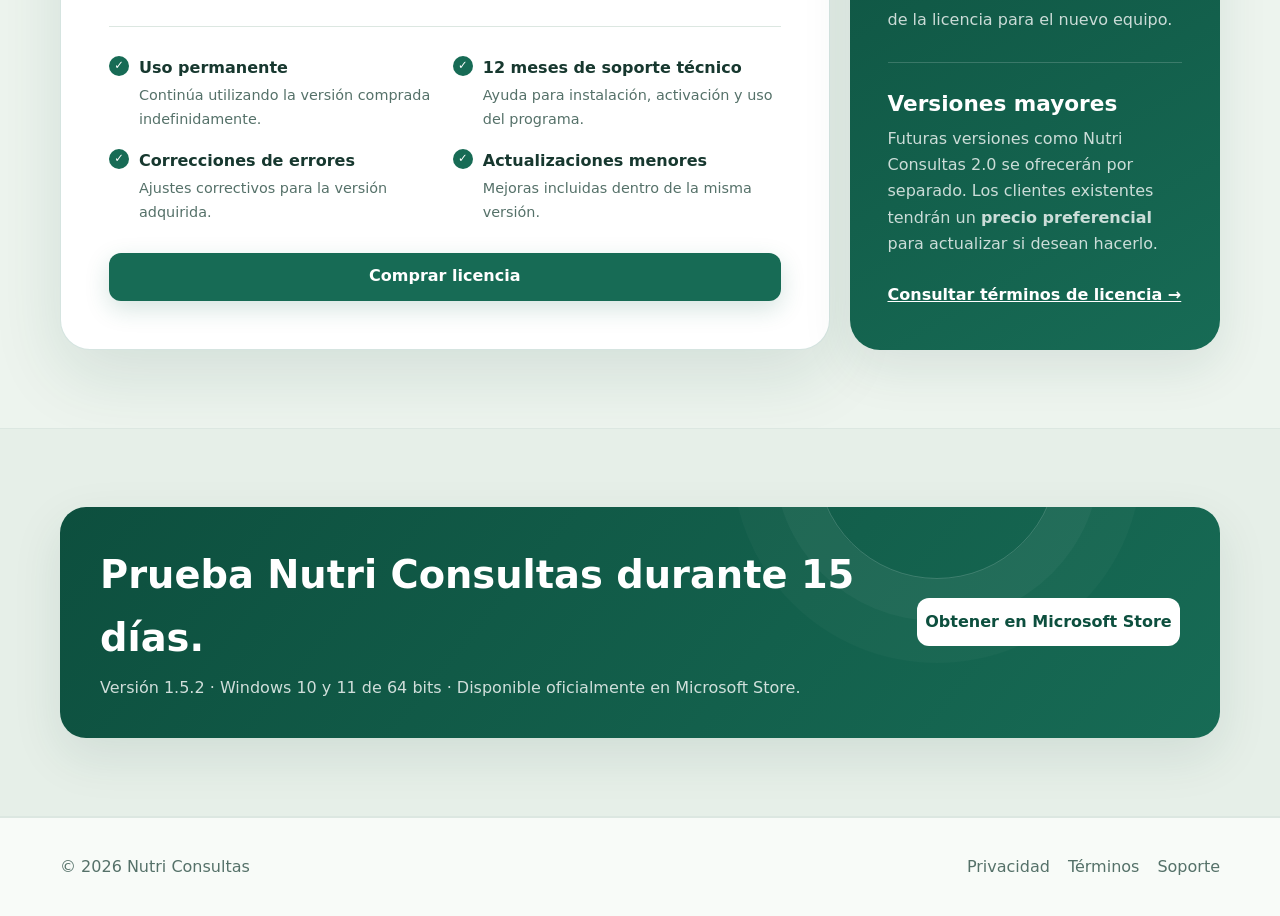
==== commit 9485d0b6: "Mostrar versión 1.5.2 en la página principal" ====
--- a/index.html
+++ b/index.html
@@ -140,7 +140,7 @@
     </section>
 
     <section class="section section-tinted">
-      <div class="container"><div class="cta-panel"><div><h2>Prueba Nutri Consultas durante 15 días.</h2><p>Versión 1.5.1 · Windows 10 y 11 de 64 bits · Disponible oficialmente en Microsoft Store.</p></div><a class="btn" href="https://apps.microsoft.com/detail/9NNQN98VTQLT?hl=neutral&amp;gl=CR&amp;ocid=pdpshare" target="_blank" rel="noopener noreferrer">Obtener en Microsoft Store</a></div></div>
+      <div class="container"><div class="cta-panel"><div><h2>Prueba Nutri Consultas durante 15 días.</h2><p>Versión 1.5.2 · Windows 10 y 11 de 64 bits · Disponible oficialmente en Microsoft Store.</p></div><a class="btn" href="https://apps.microsoft.com/detail/9NNQN98VTQLT?hl=neutral&amp;gl=CR&amp;ocid=pdpshare" target="_blank" rel="noopener noreferrer">Obtener en Microsoft Store</a></div></div>
     </section>
   </main>
 
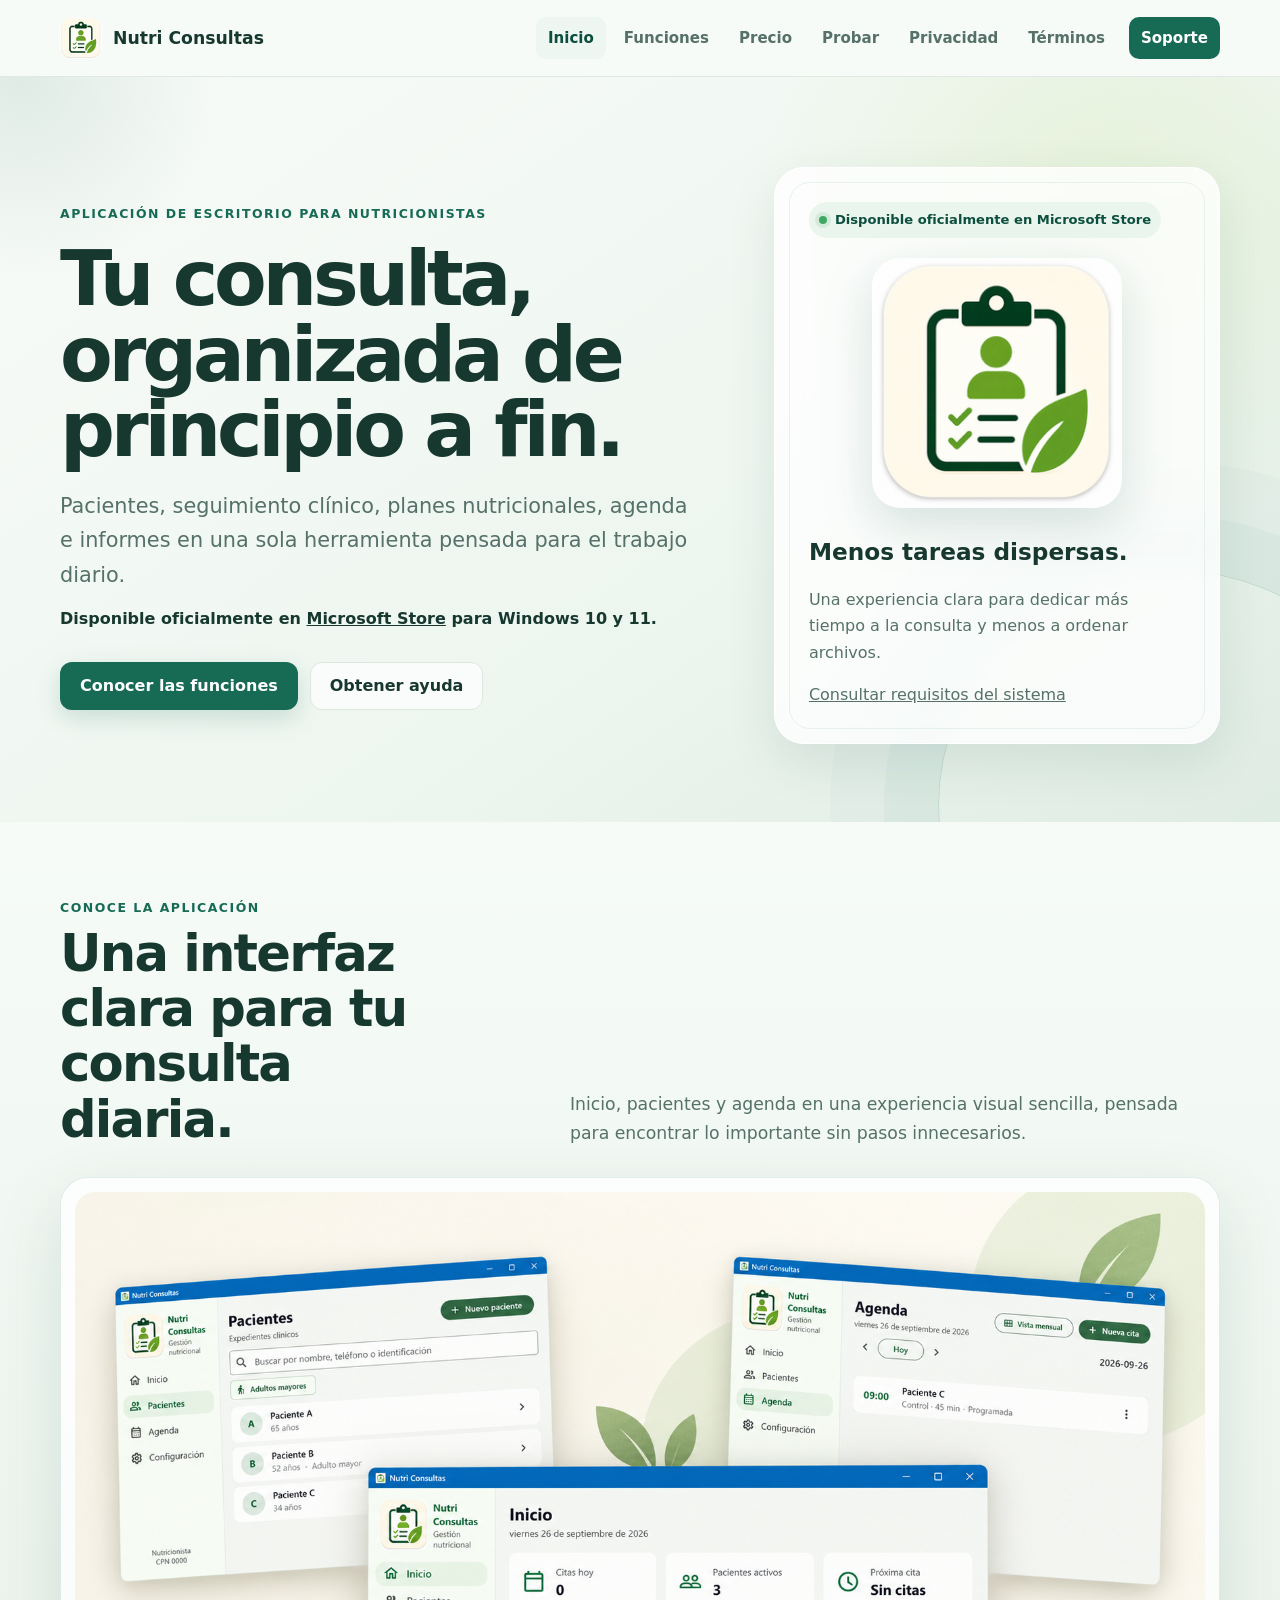
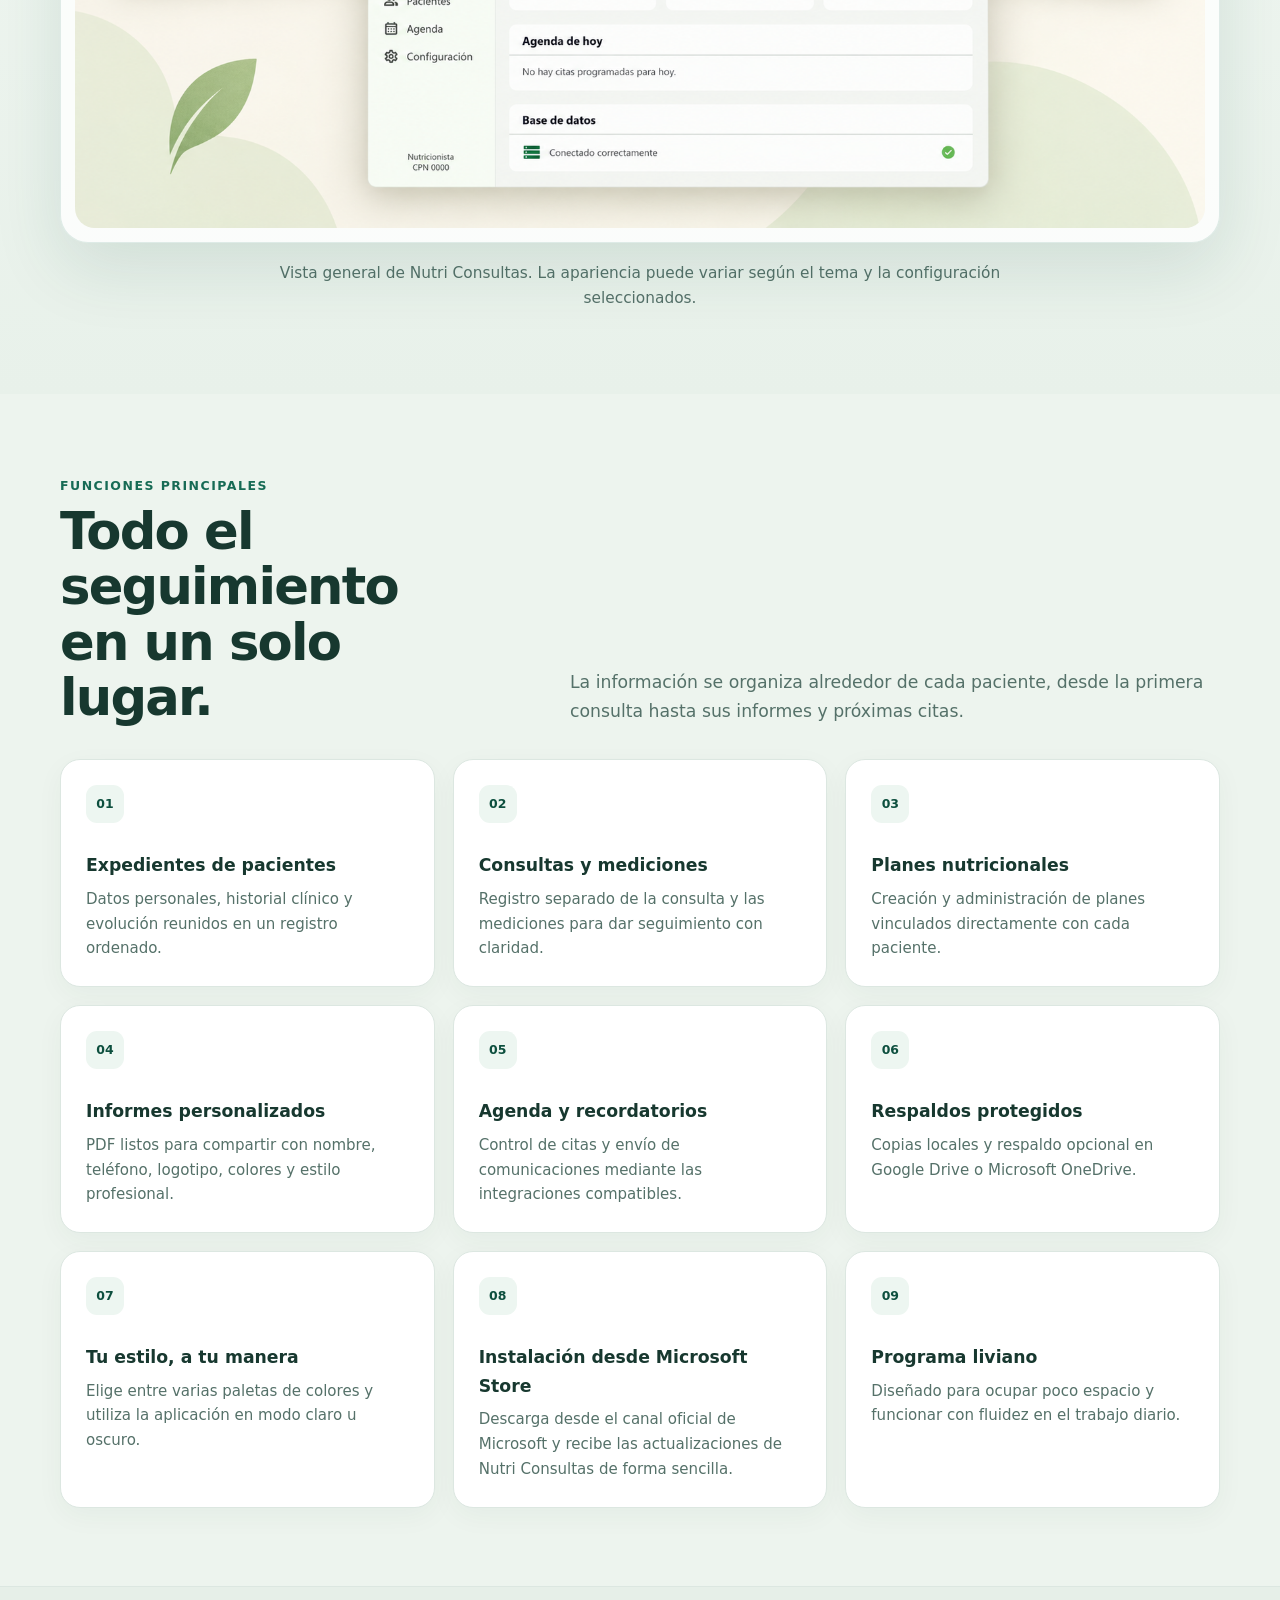
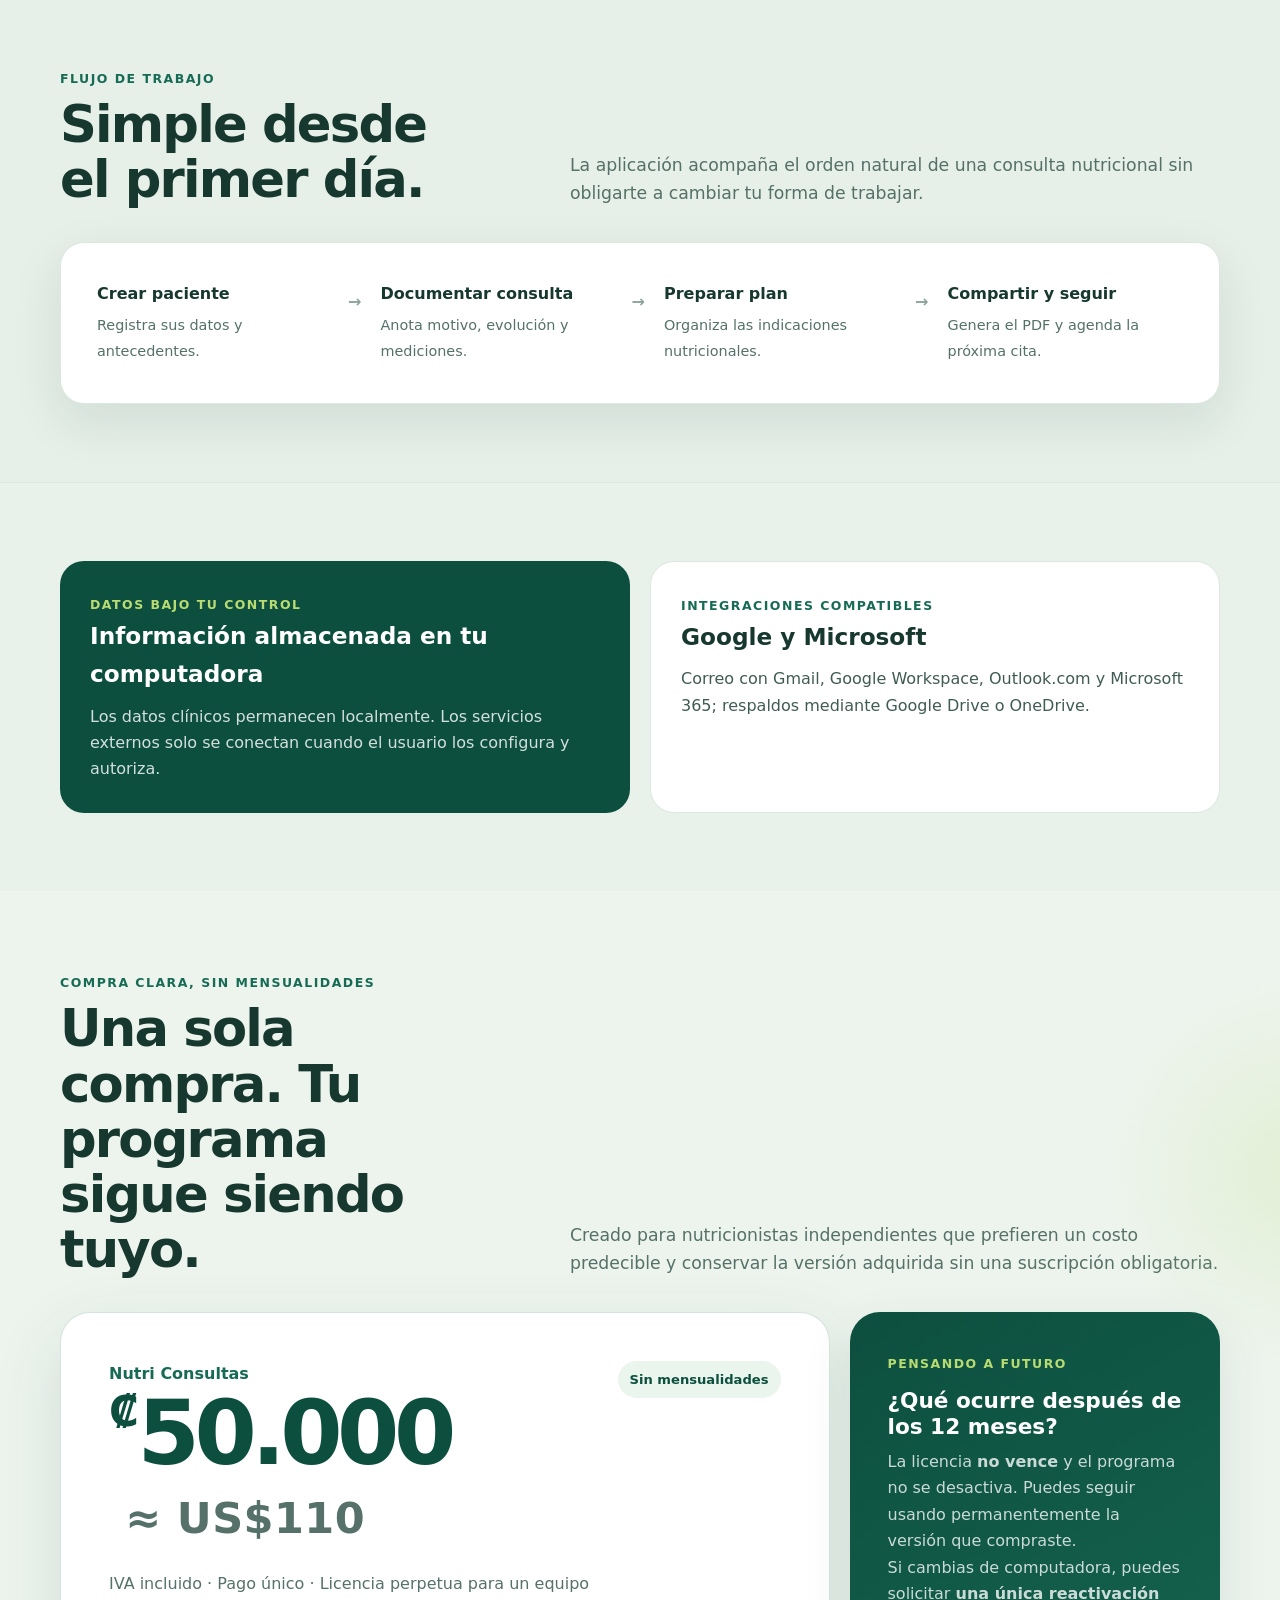
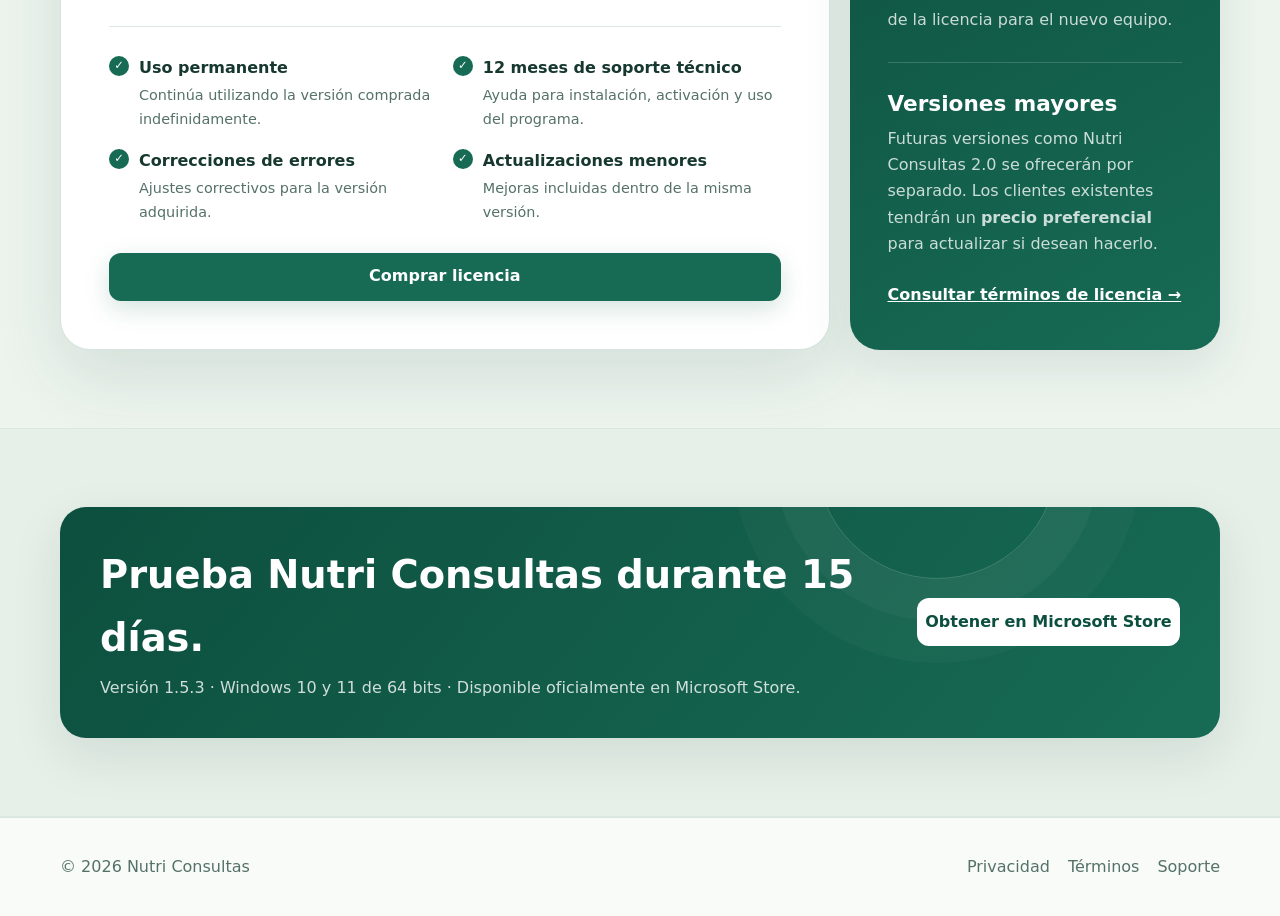
==== commit 878a59b9: "Add Probar navigation link to free trial section" ====
--- a/index.html
+++ b/index.html
@@ -41,7 +41,7 @@
     <div class="container nav">
       <a class="brand" href="index.html"><img src="assets/nutri_consultas_64x64.png" alt=""><span>Nutri Consultas</span></a>
       <nav class="nav-links" aria-label="Navegación principal">
-        <a href="index.html" aria-current="page">Inicio</a><a href="#funciones">Funciones</a><a href="#precio">Precio</a><a href="privacidad.html">Privacidad</a><a href="terminos.html">Términos</a><a class="nav-cta" href="soporte.html">Soporte</a>
+        <a href="index.html" aria-current="page">Inicio</a><a href="#funciones">Funciones</a><a href="#precio">Precio</a><a href="#prueba">Probar</a><a href="privacidad.html">Privacidad</a><a href="terminos.html">Términos</a><a class="nav-cta" href="soporte.html">Soporte</a>
       </nav>
     </div>
   </header>
@@ -139,7 +139,7 @@
       </div>
     </section>
 
-    <section class="section section-tinted">
+    <section class="section section-tinted" id="prueba">
       <div class="container"><div class="cta-panel"><div><h2>Prueba Nutri Consultas durante 15 días.</h2><p>Versión 1.5.2 · Windows 10 y 11 de 64 bits · Disponible oficialmente en Microsoft Store.</p></div><a class="btn" href="https://apps.microsoft.com/detail/9NNQN98VTQLT?hl=neutral&amp;gl=CR&amp;ocid=pdpshare" target="_blank" rel="noopener noreferrer">Obtener en Microsoft Store</a></div></div>
     </section>
   </main>
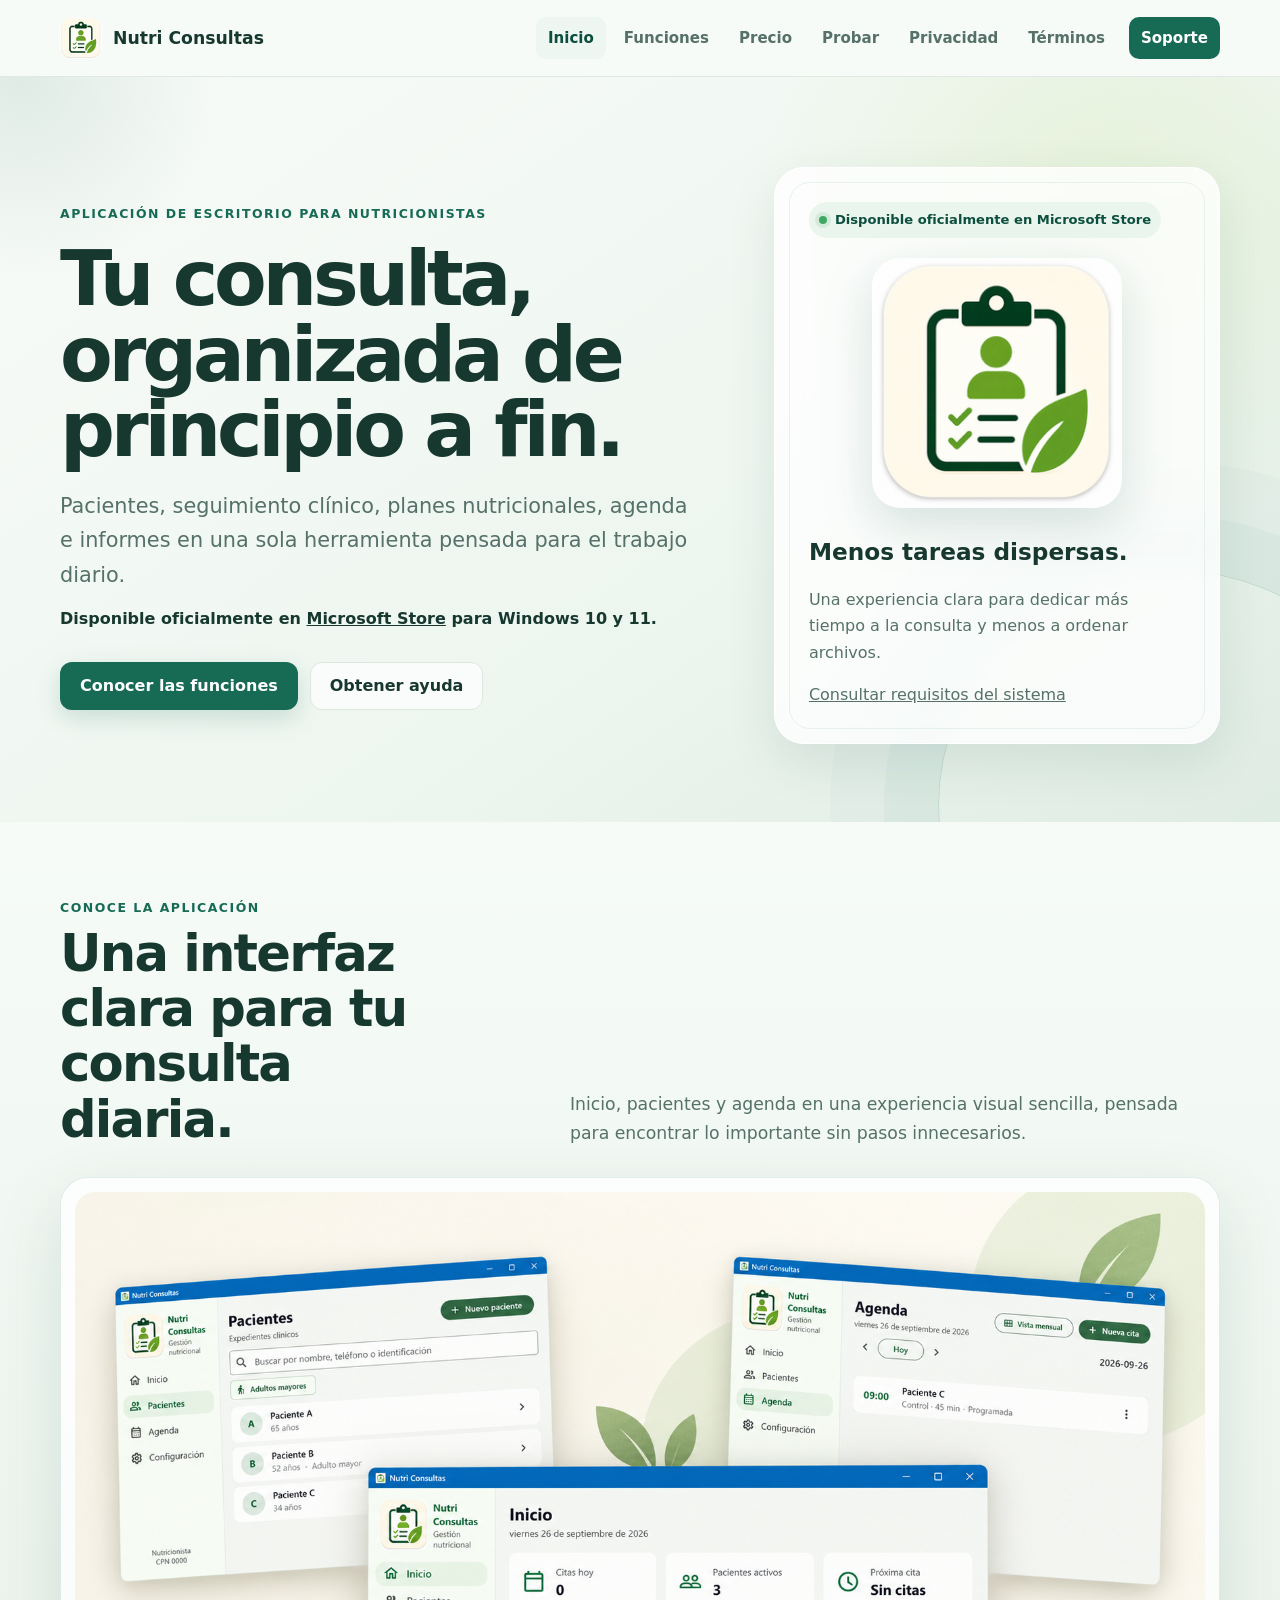
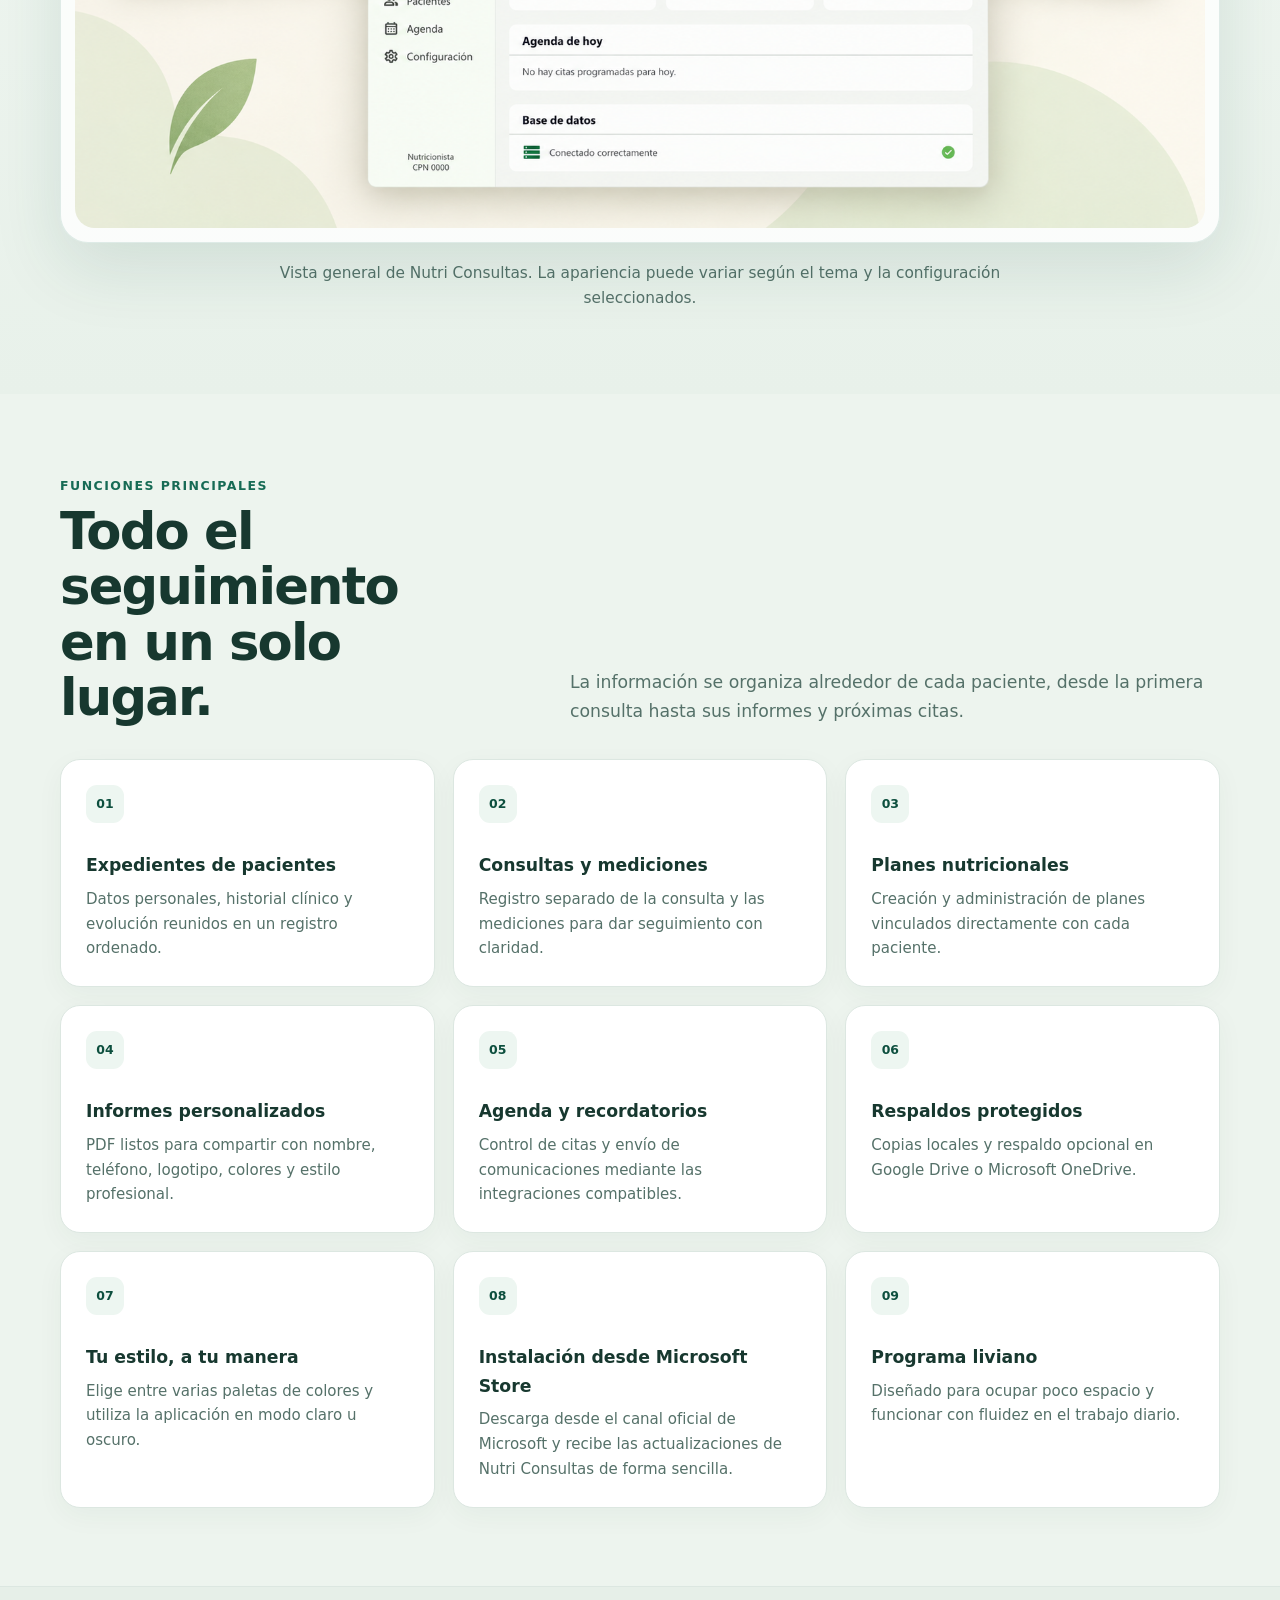
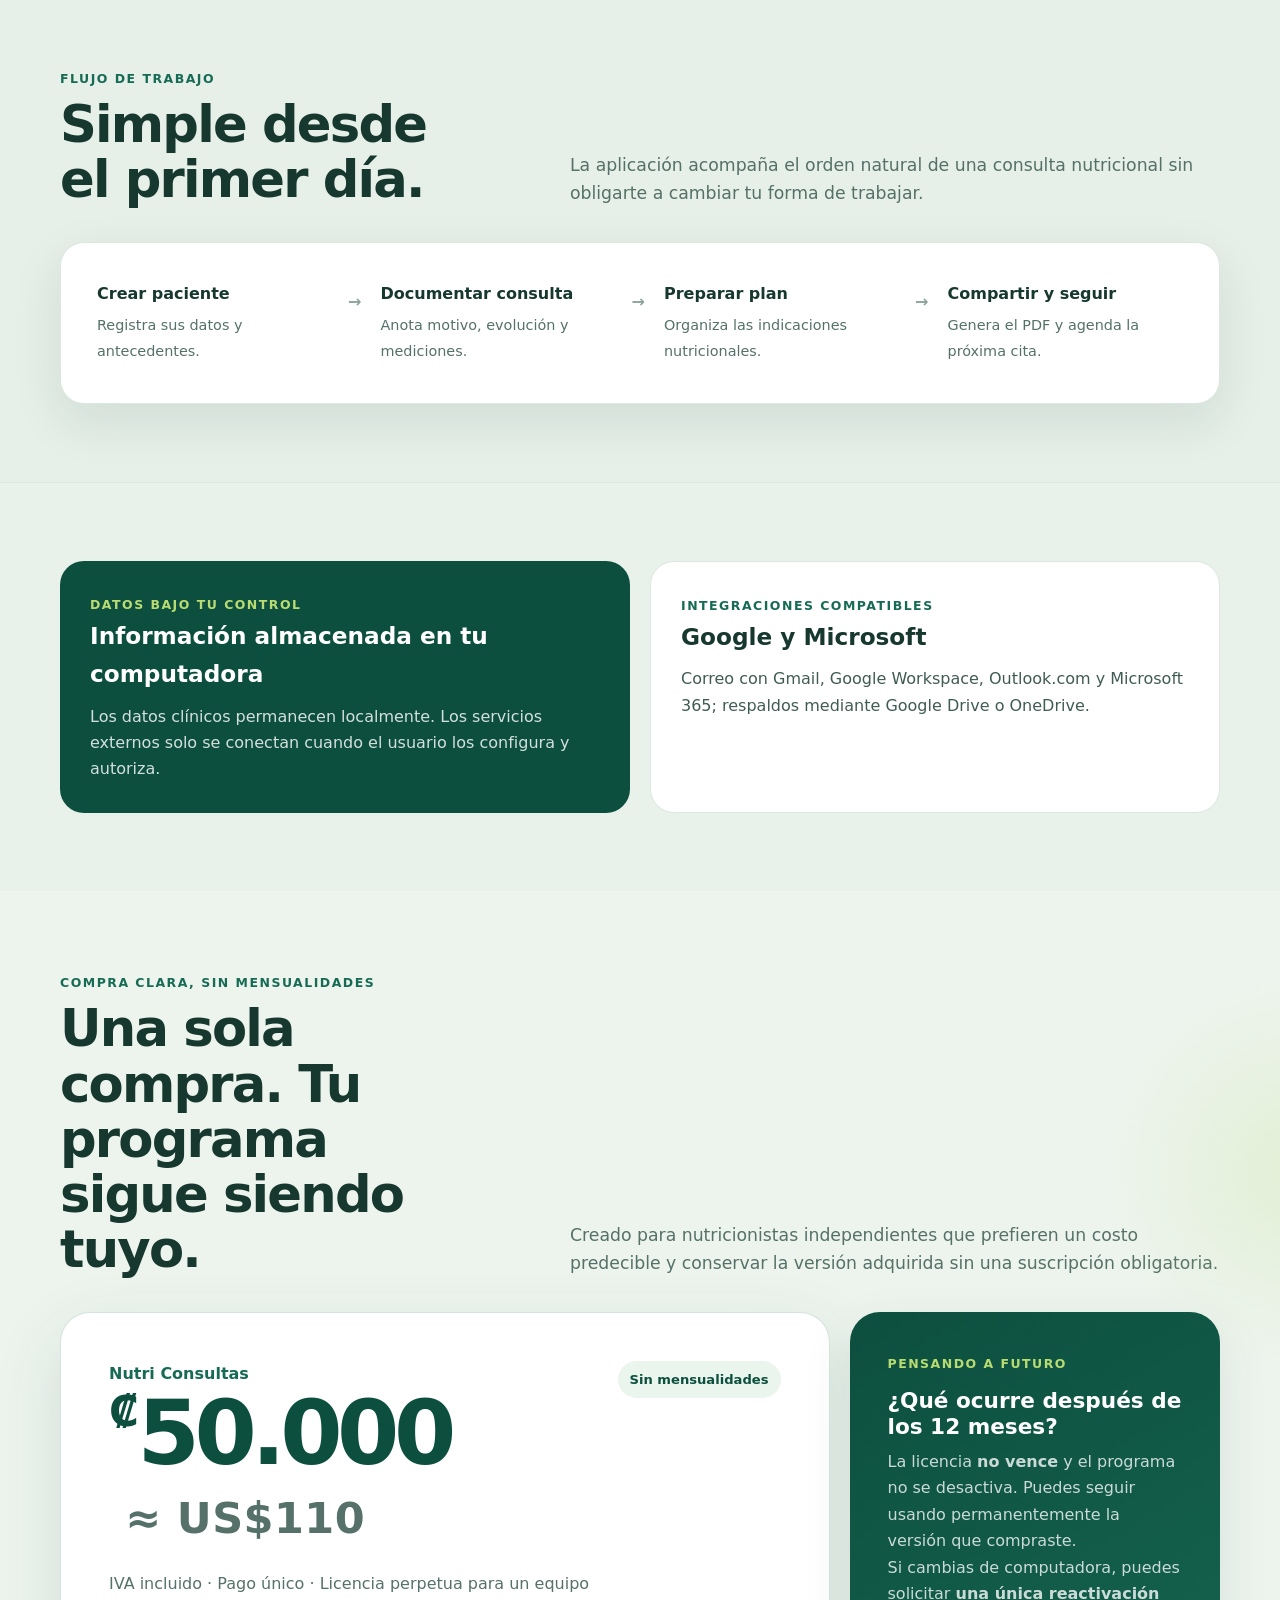
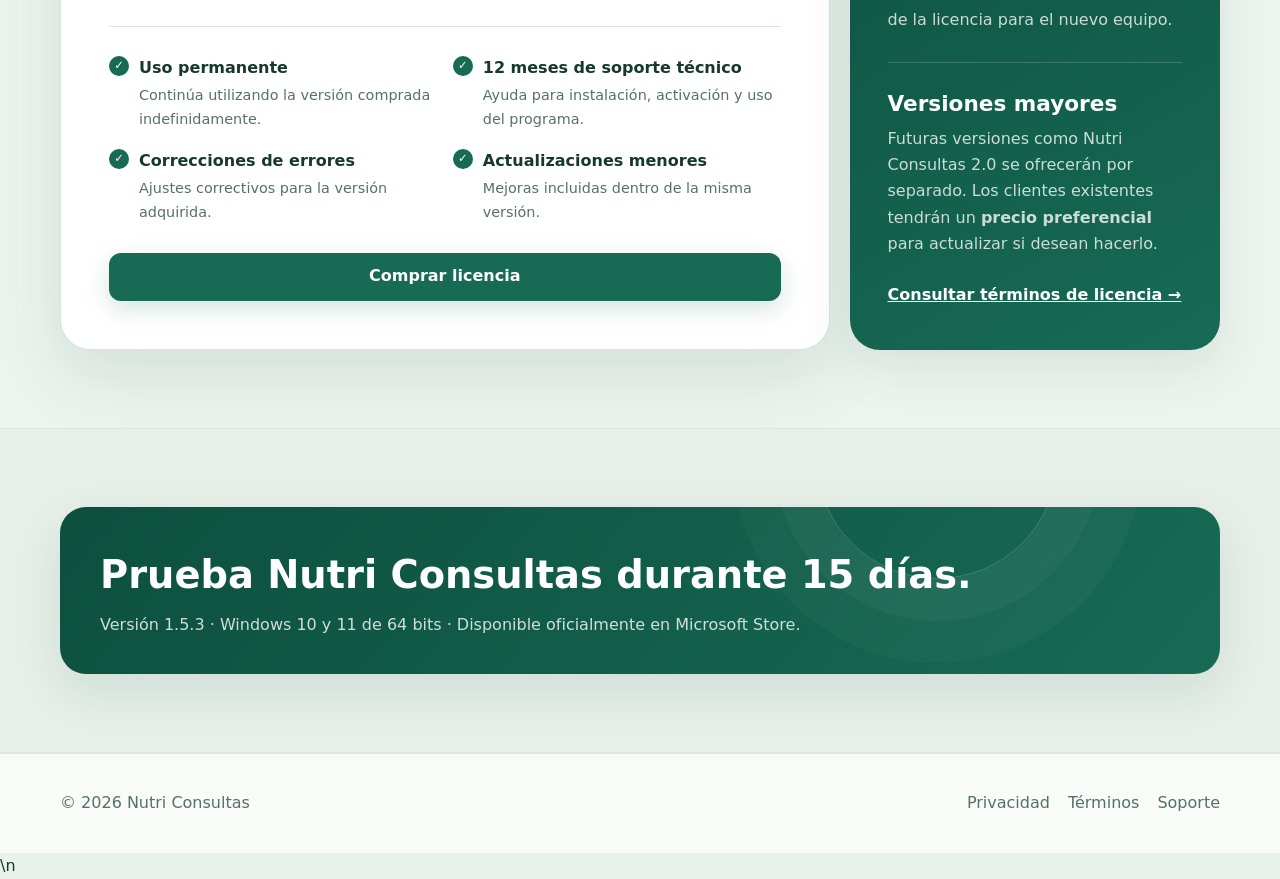
==== commit c0905ead: "Use official Microsoft Store direct-install badge" ====
--- a/index.html
+++ b/index.html
@@ -27,6 +27,8 @@
     .interface-frame img { display: block; width: 100%; height: auto; border-radius: 20px; object-fit: contain; }
     .interface-note { margin: 18px auto 0; max-width: 820px; text-align: center; color: var(--ink-soft); font-size: .96rem; }
     .price-usd { display: inline-block; margin-left: 1rem; font-size: .25em; font-weight: 600; color: var(--ink-soft); white-space: nowrap; vertical-align: baseline; transform: translateY(.52em); letter-spacing: .01em; }
+    .store-badge-wrap { display: flex; align-items: center; justify-content: center; flex: 0 0 auto; }
+    ms-store-badge::part(img) { width: 210px; max-width: 100%; height: auto; }
     @media (max-width: 680px) {
       .interface-showcase { padding: 52px 0 58px; }
       .interface-showcase .section-heading { margin-bottom: 22px; }
@@ -140,11 +142,11 @@
     </section>
 
     <section class="section section-tinted" id="prueba">
-      <div class="container"><div class="cta-panel"><div><h2>Prueba Nutri Consultas durante 15 días.</h2><p>Versión 1.5.2 · Windows 10 y 11 de 64 bits · Disponible oficialmente en Microsoft Store.</p></div><a class="btn" href="https://apps.microsoft.com/detail/9NNQN98VTQLT?hl=neutral&amp;gl=CR&amp;ocid=pdpshare" target="_blank" rel="noopener noreferrer">Obtener en Microsoft Store</a></div></div>
+      <div class="container"><div class="cta-panel"><div><h2>Prueba Nutri Consultas durante 15 días.</h2><p>Versión 1.5.2 · Windows 10 y 11 de 64 bits · Disponible oficialmente en Microsoft Store.</p></div><div class="store-badge-wrap"><ms-store-badge productid="9NNQN98VTQLT" productname="Nutri Consultas" window-mode="direct" theme="auto"></ms-store-badge></div></div></div>
     </section>
   </main>
 
   <footer class="site-footer"><div class="container footer"><span>© 2026 Nutri Consultas</span><div class="footer-links"><a href="privacidad.html">Privacidad</a><a href="terminos.html">Términos</a><a href="soporte.html">Soporte</a></div></div></footer>
-<script src="assets/interactions.js" defer></script><!-- Cloudflare Web Analytics --><script type="module" src="https://static.cloudflareinsights.com/beacon.min.js" data-cf-beacon='{"token":"a96ef02358274ae38fc59fee1e3bb360"}'></script><!-- End Cloudflare Web Analytics -->
+<script type="module" src="https://get.microsoft.com/badge/ms-store-badge.bundled.js"></script>\n<script src="assets/interactions.js" defer></script><!-- Cloudflare Web Analytics --><script type="module" src="https://static.cloudflareinsights.com/beacon.min.js" data-cf-beacon='{"token":"a96ef02358274ae38fc59fee1e3bb360"}'></script><!-- End Cloudflare Web Analytics -->
 </body>
 </html>
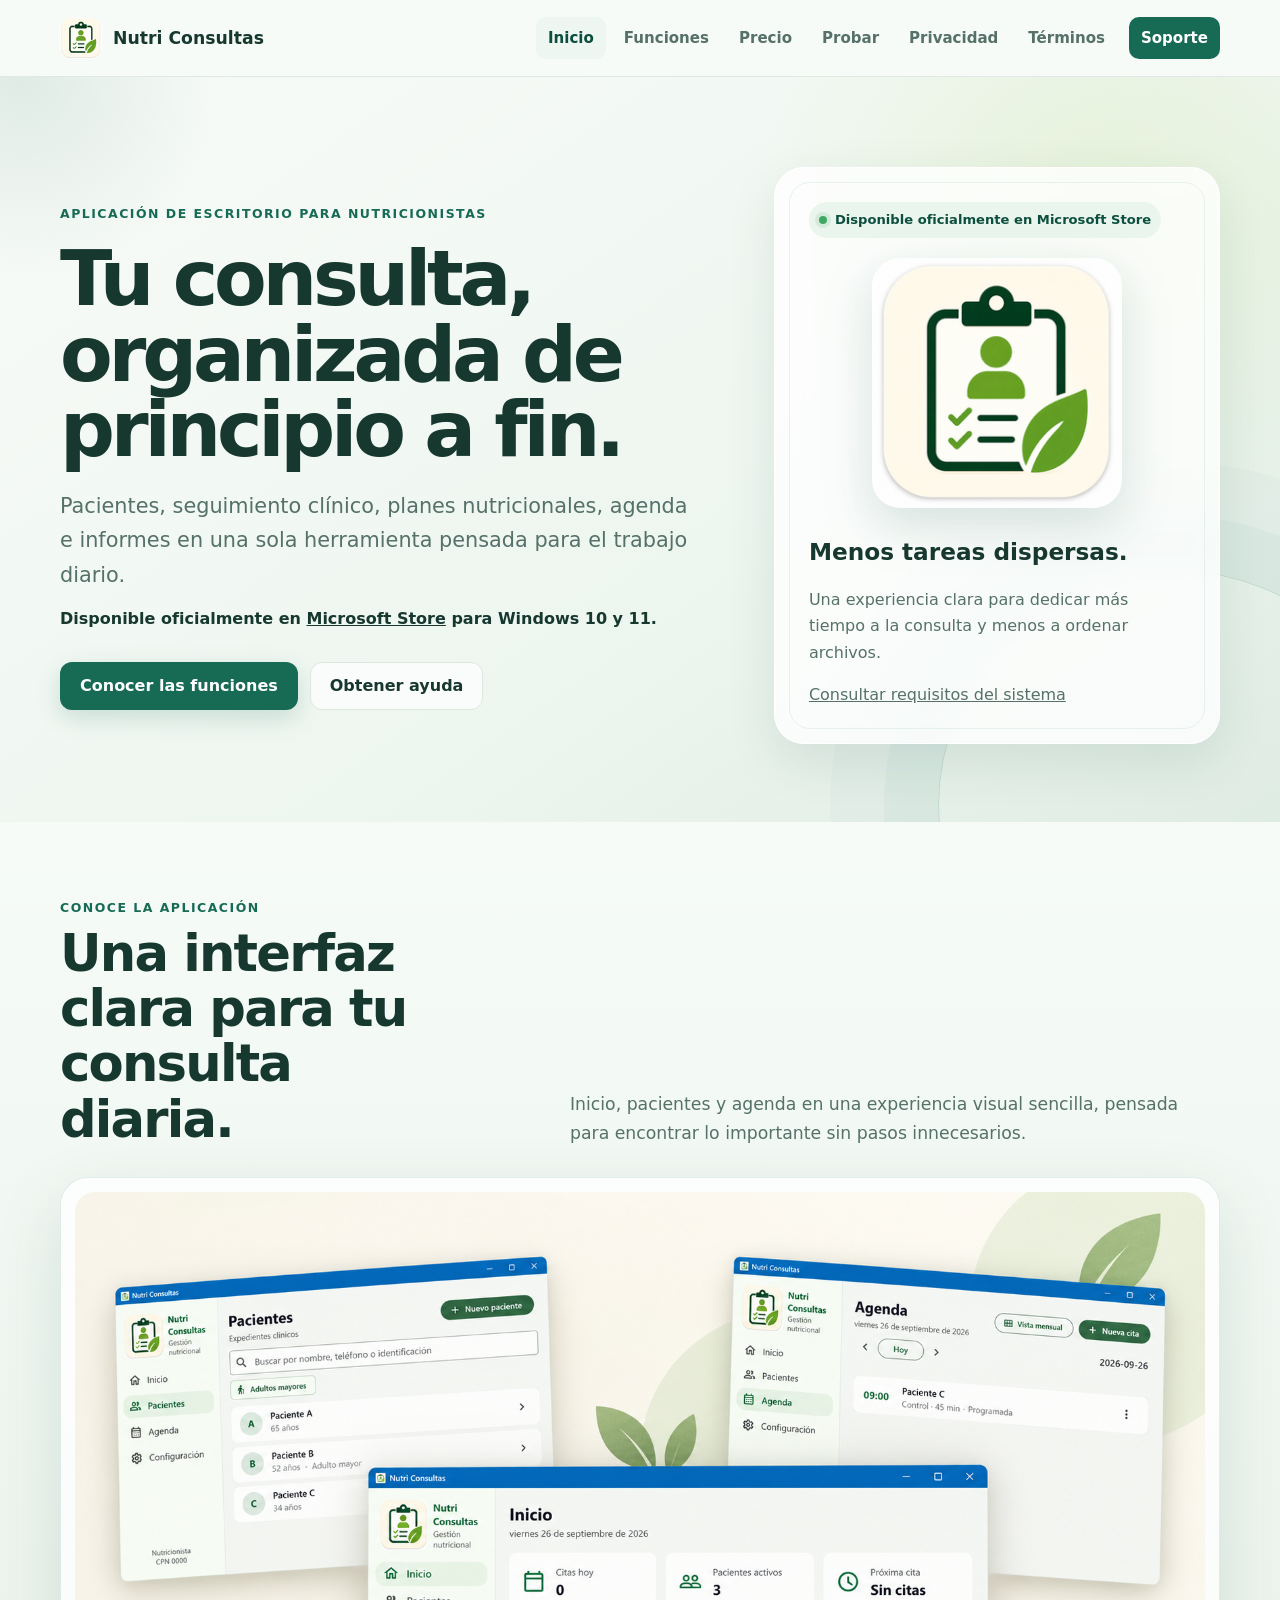
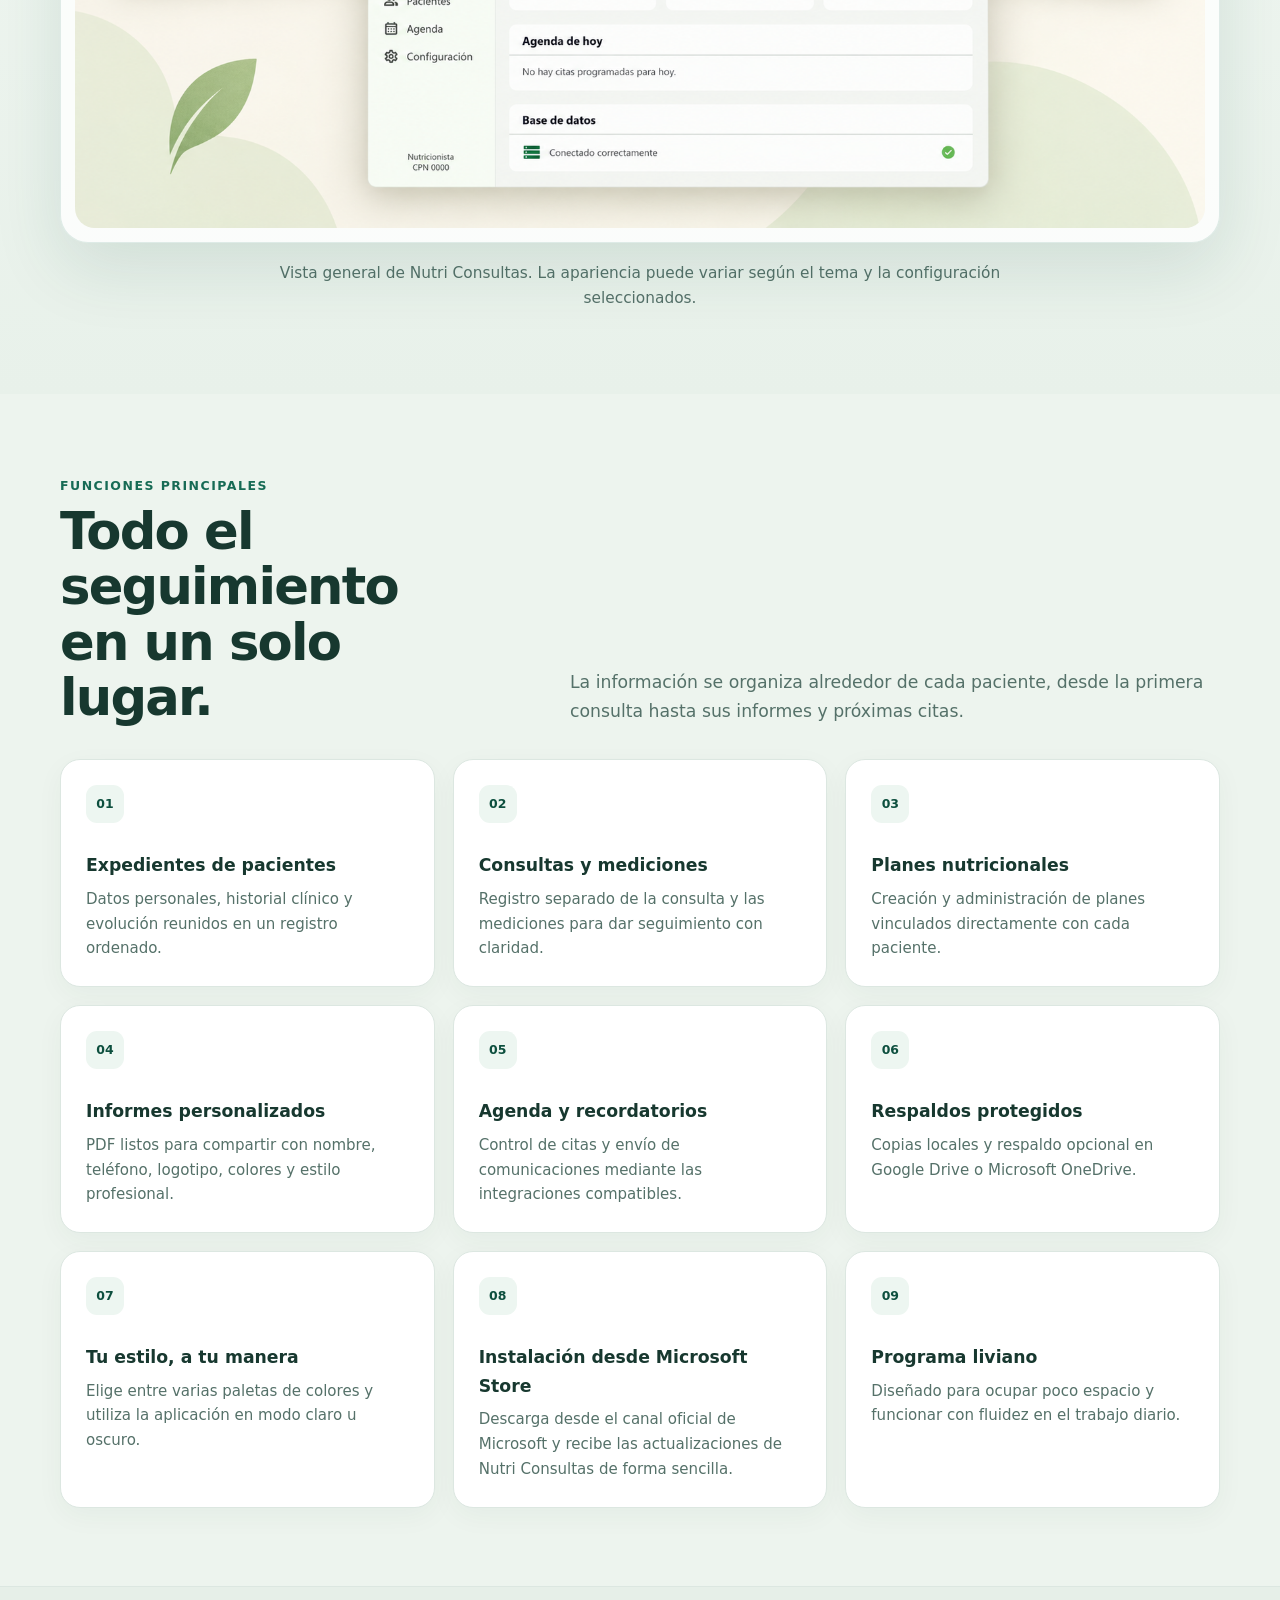
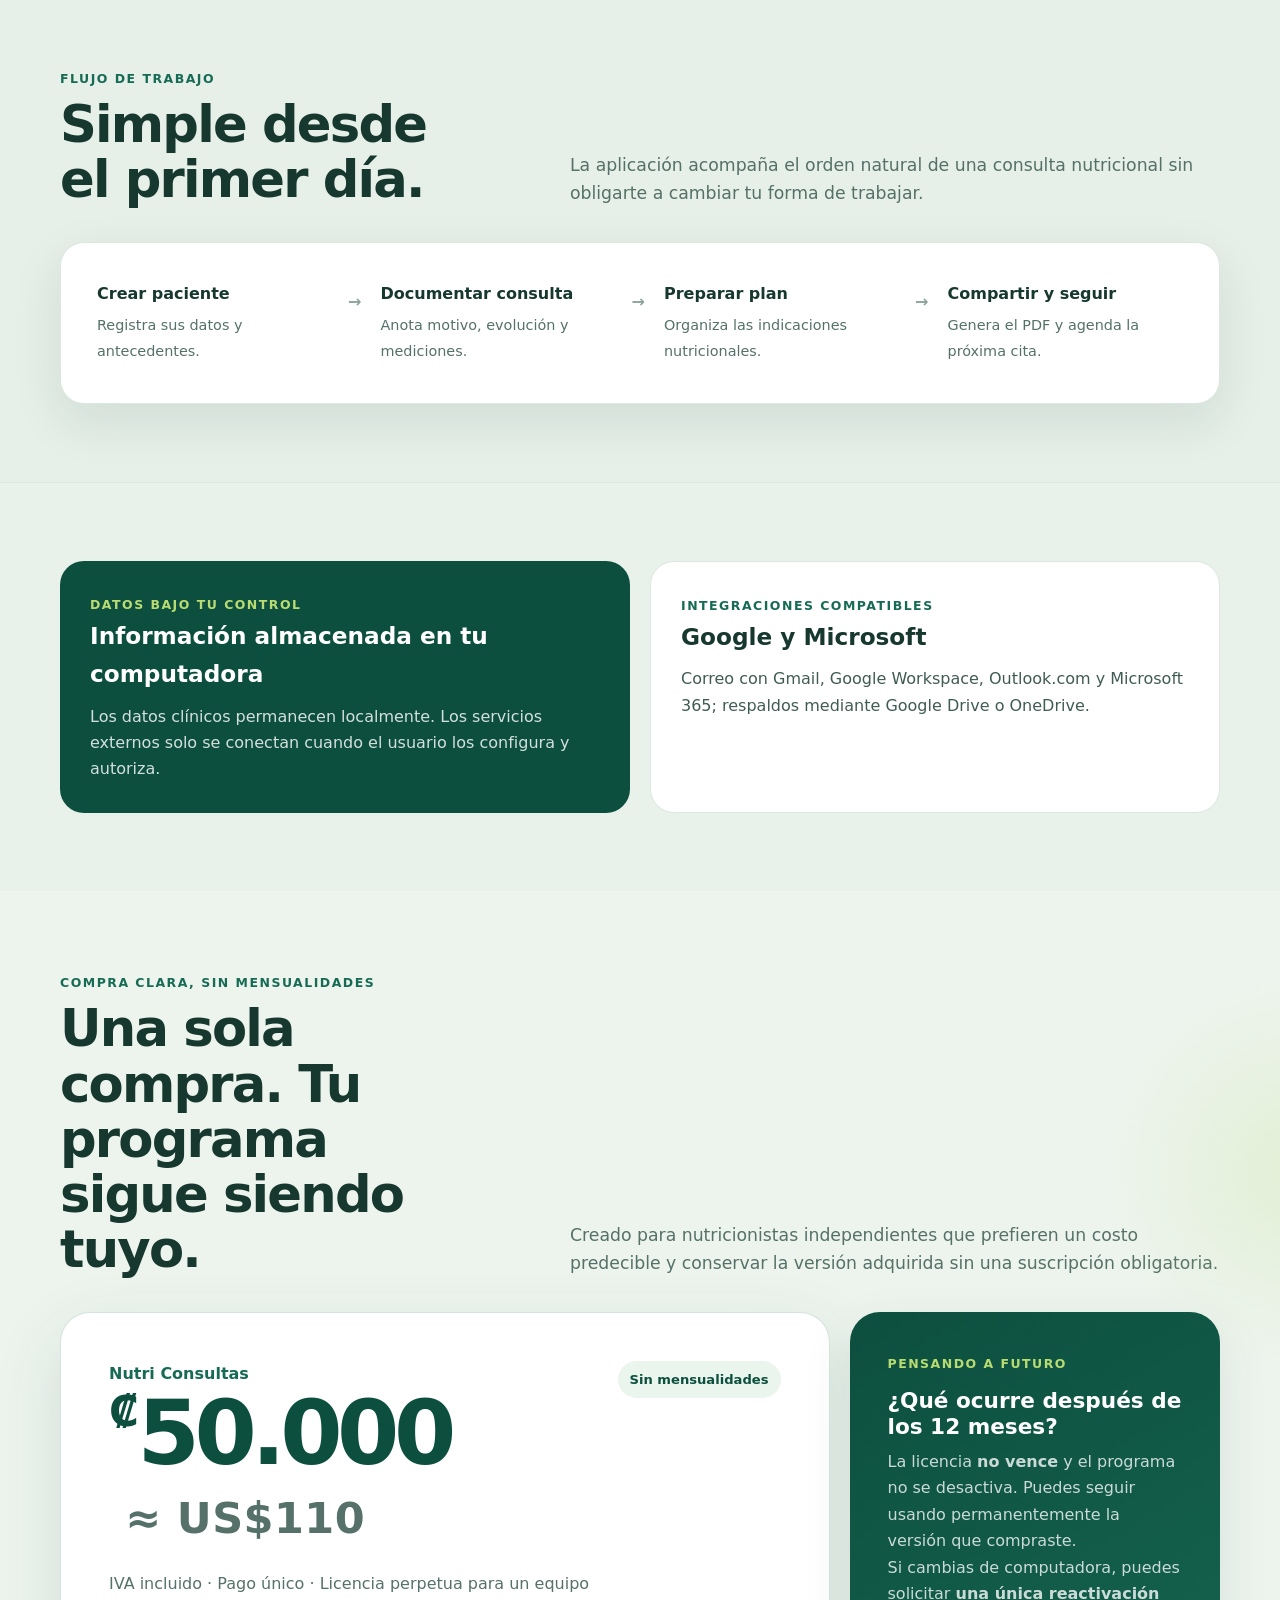
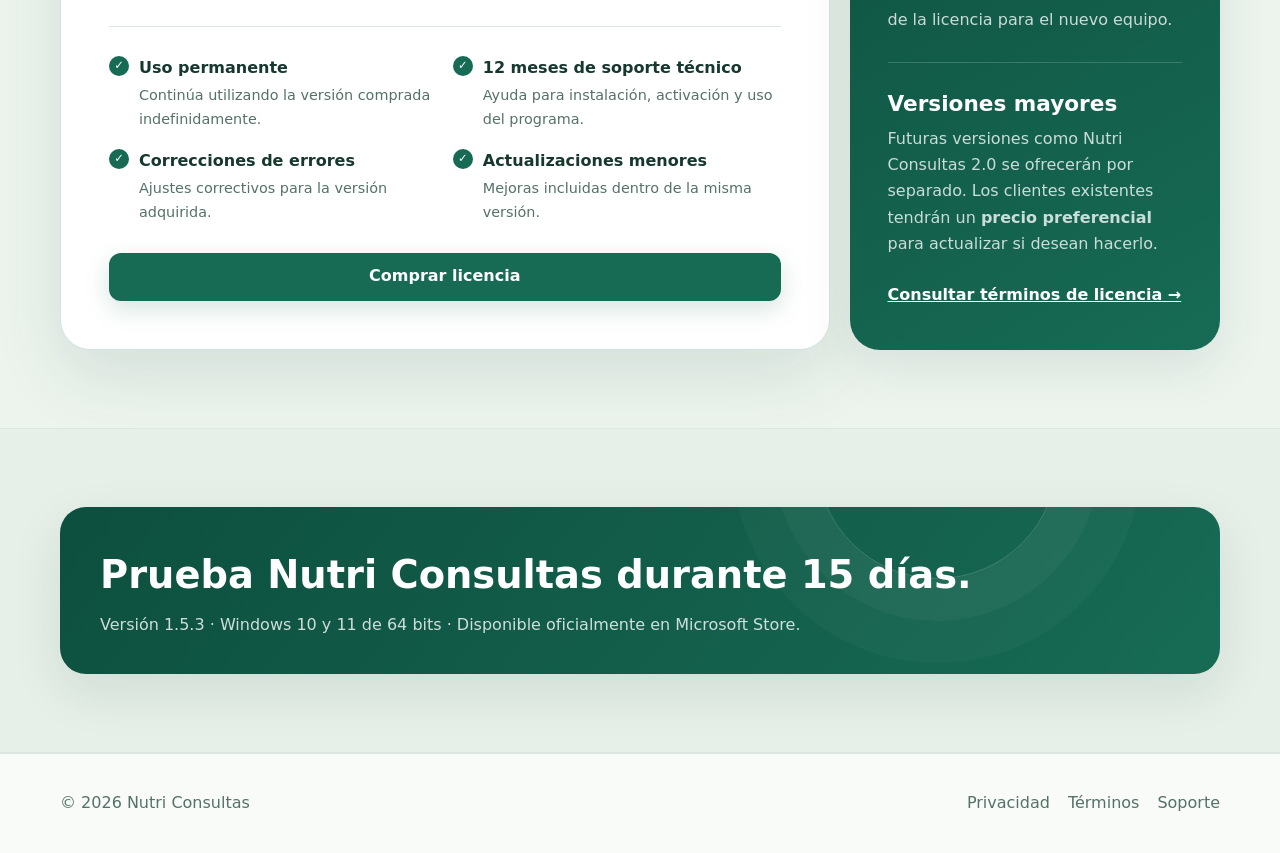
==== commit 6094f4ad: "Remove stray newline text from footer" ====
--- a/index.html
+++ b/index.html
@@ -147,6 +147,7 @@
   </main>
 
   <footer class="site-footer"><div class="container footer"><span>© 2026 Nutri Consultas</span><div class="footer-links"><a href="privacidad.html">Privacidad</a><a href="terminos.html">Términos</a><a href="soporte.html">Soporte</a></div></div></footer>
-<script type="module" src="https://get.microsoft.com/badge/ms-store-badge.bundled.js"></script>\n<script src="assets/interactions.js" defer></script><!-- Cloudflare Web Analytics --><script type="module" src="https://static.cloudflareinsights.com/beacon.min.js" data-cf-beacon='{"token":"a96ef02358274ae38fc59fee1e3bb360"}'></script><!-- End Cloudflare Web Analytics -->
+<script type="module" src="https://get.microsoft.com/badge/ms-store-badge.bundled.js"></script>
+<script src="assets/interactions.js" defer></script><!-- Cloudflare Web Analytics --><script type="module" src="https://static.cloudflareinsights.com/beacon.min.js" data-cf-beacon='{"token":"a96ef02358274ae38fc59fee1e3bb360"}'></script><!-- End Cloudflare Web Analytics -->
 </body>
 </html>
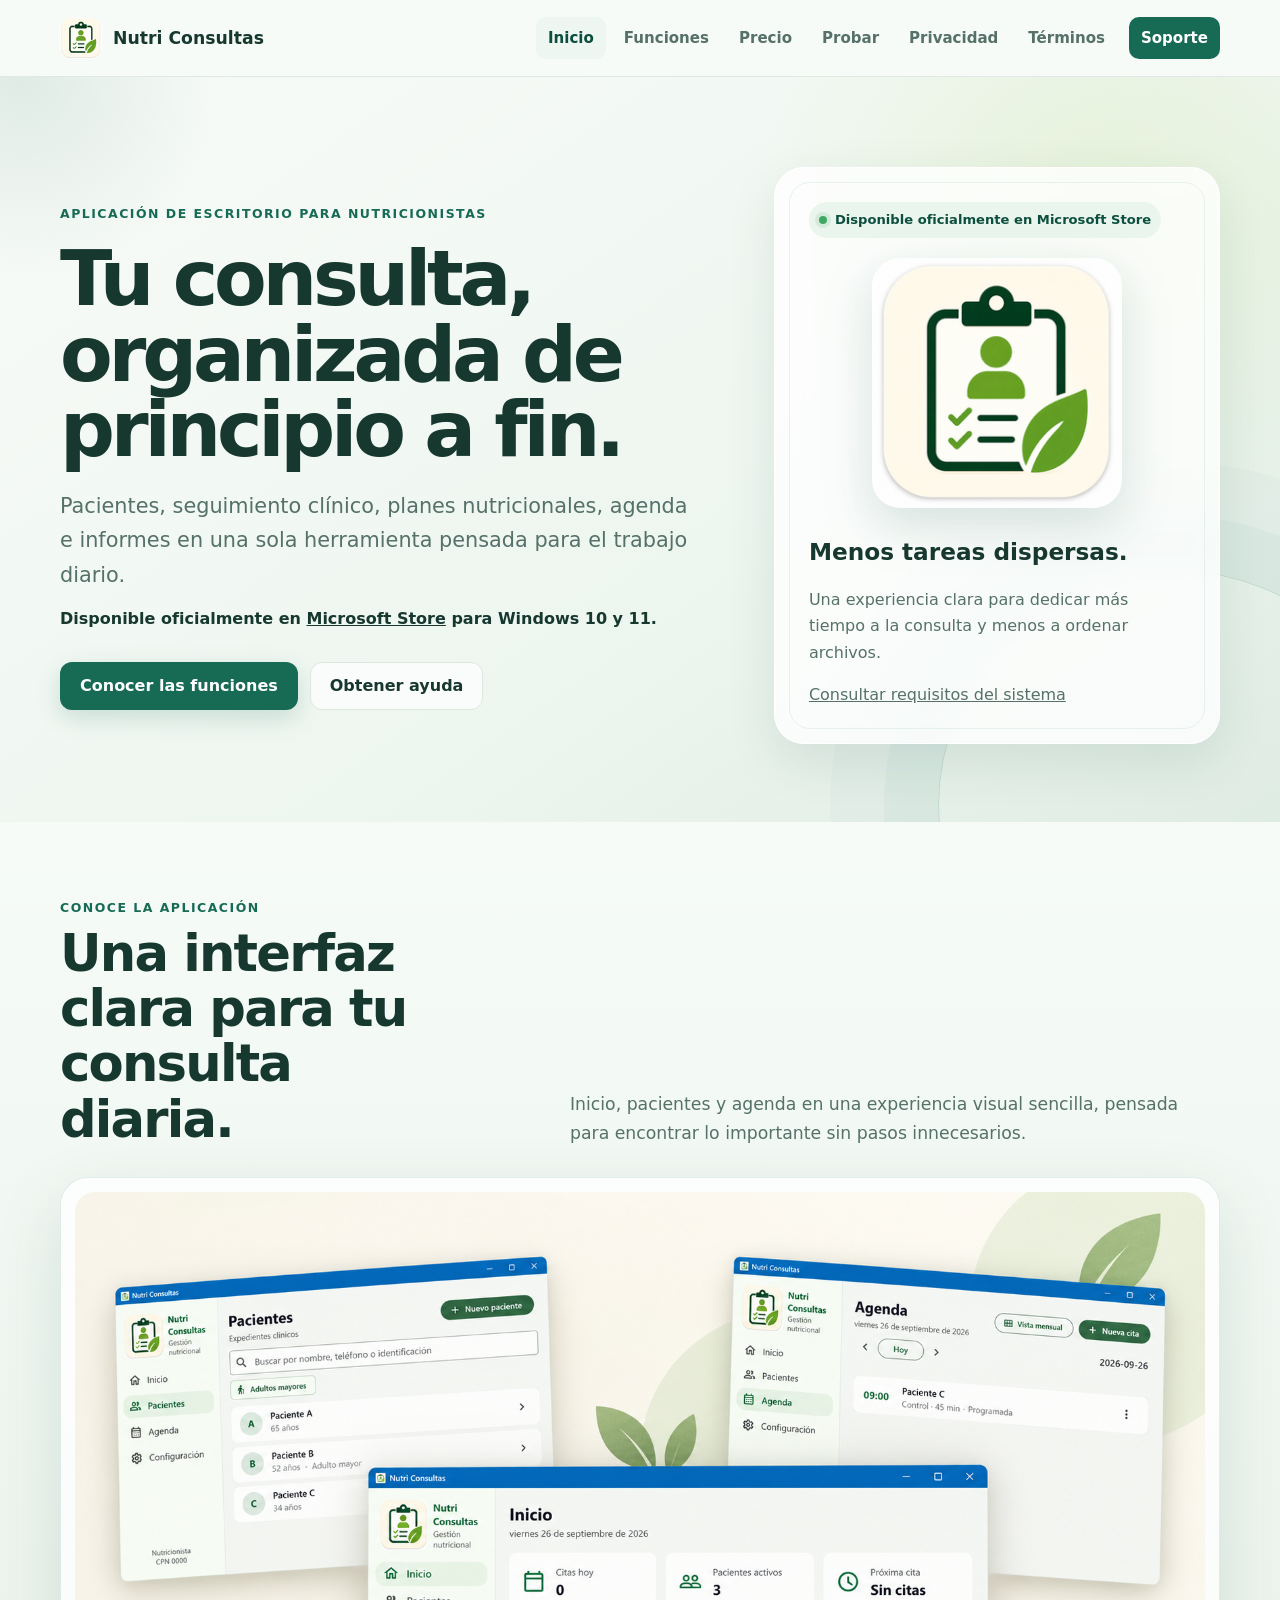
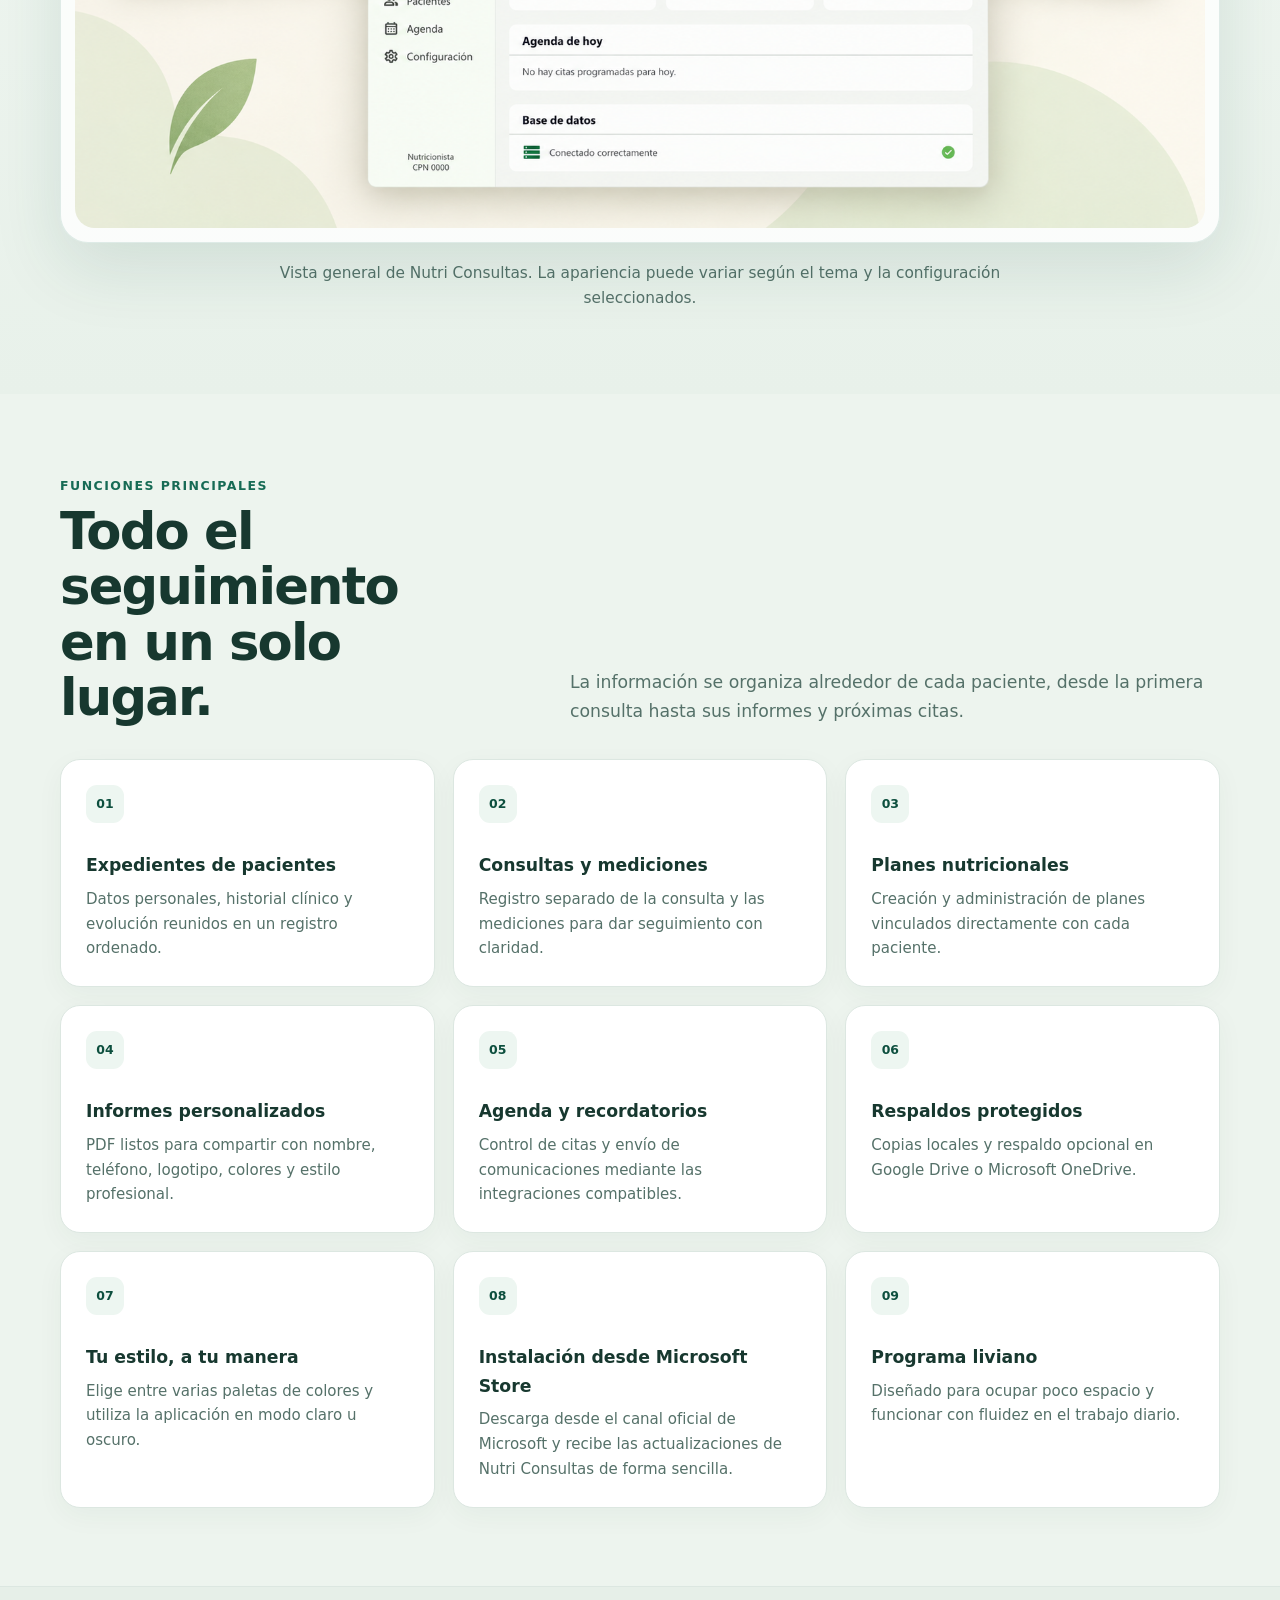
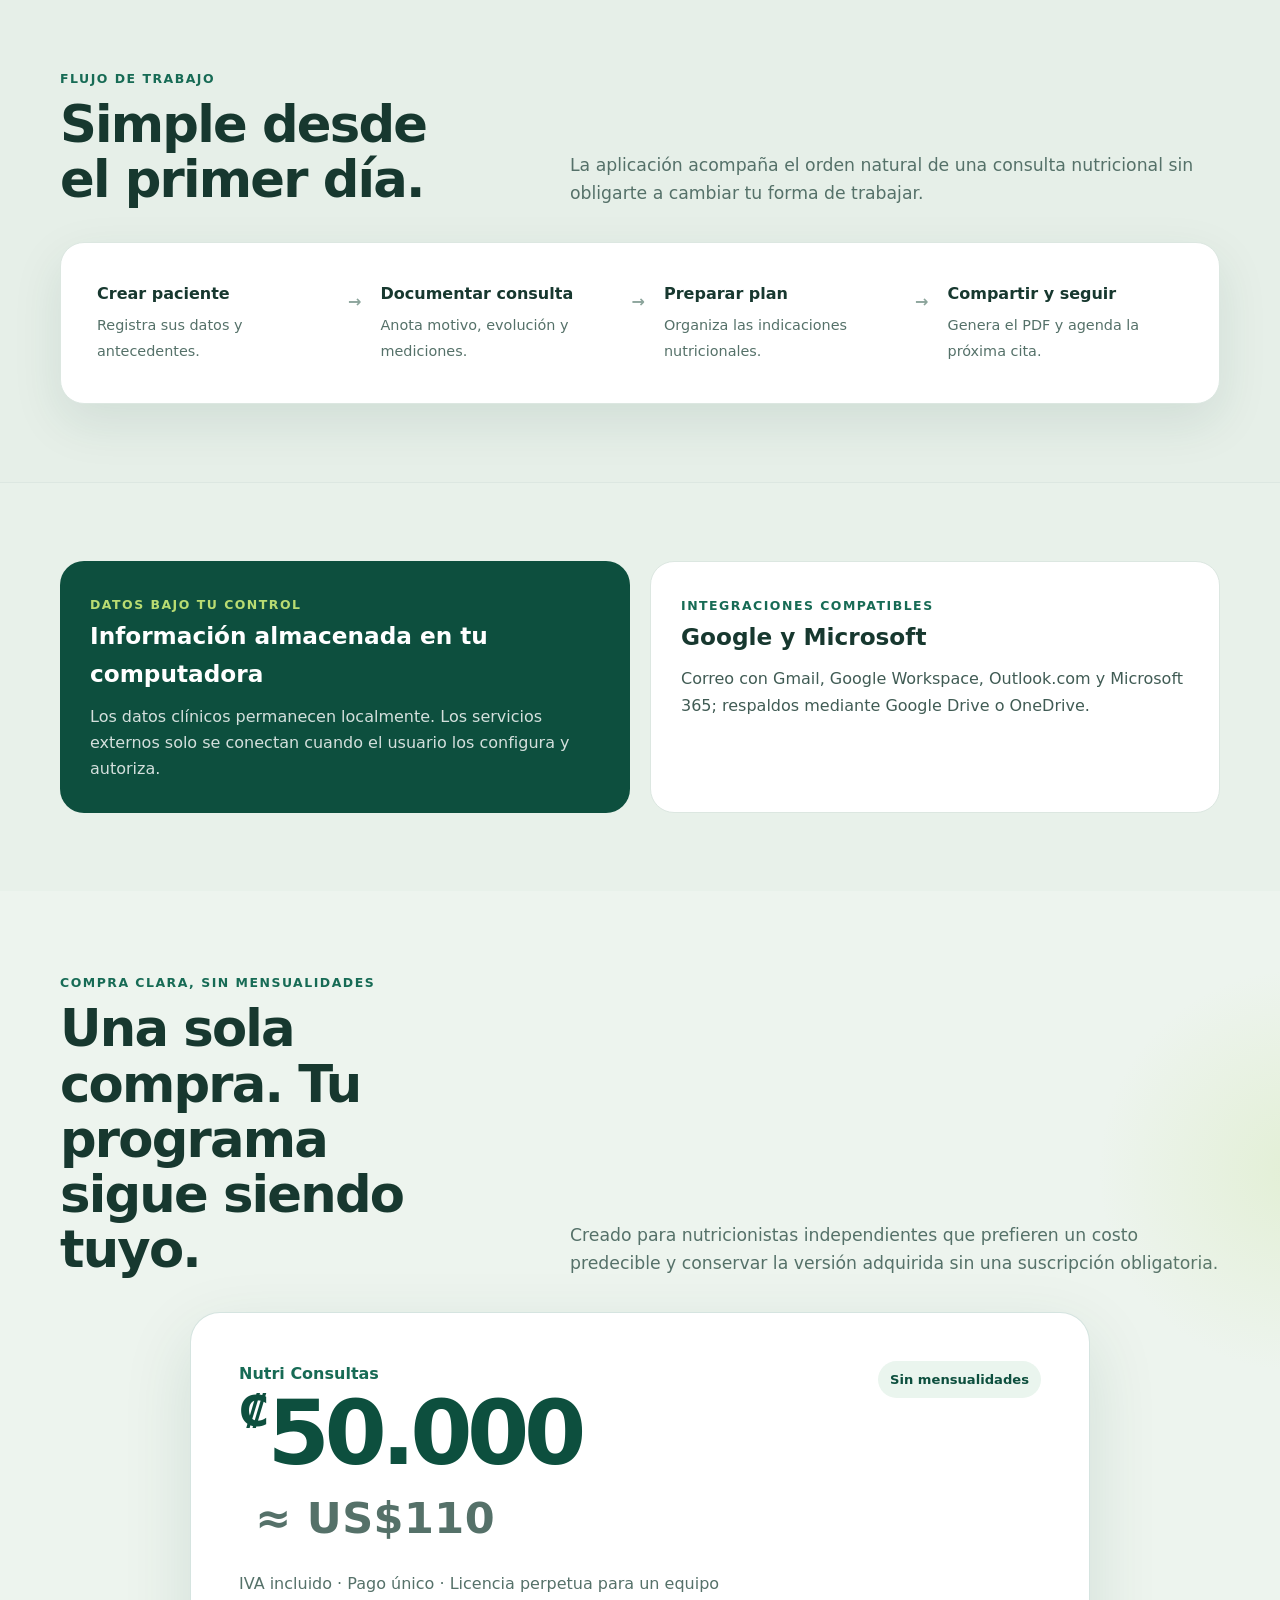
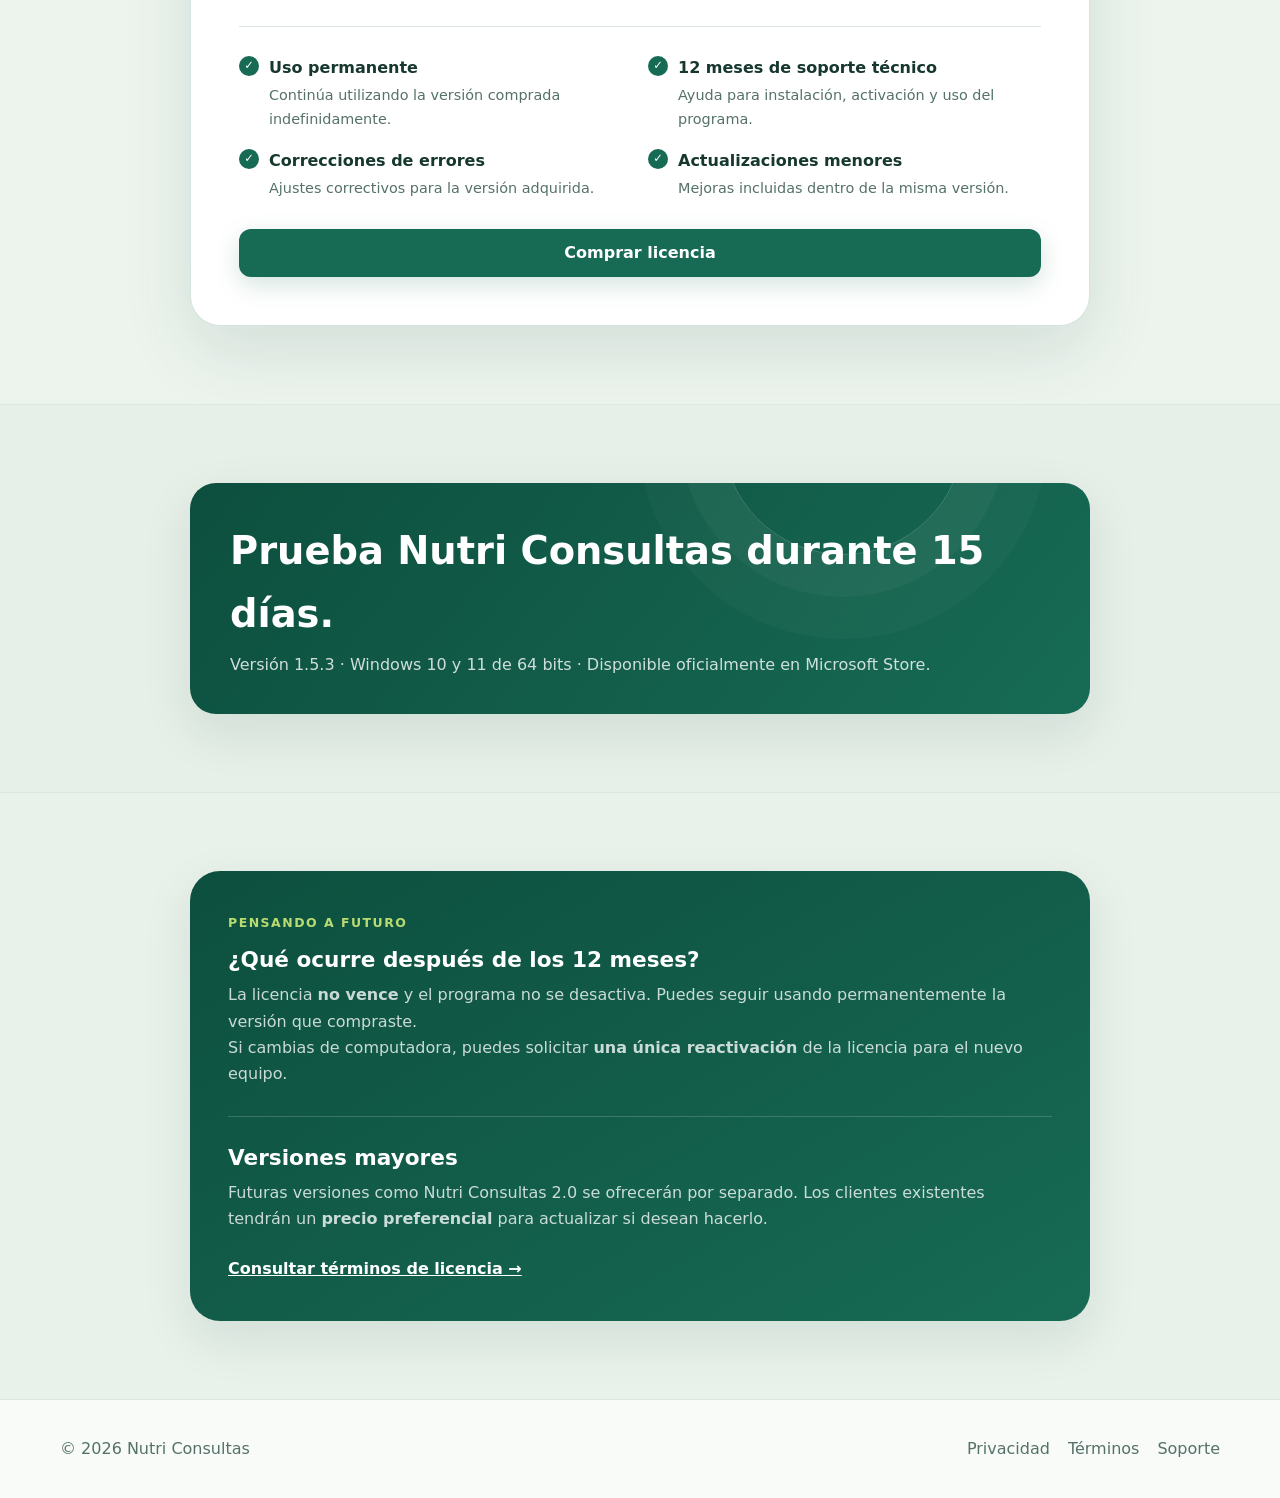
==== commit 8a7a8503: "Reordenar tarjetas de compra, prueba gratuita y condiciones de licencia" ====
--- a/index.html
+++ b/index.html
@@ -25,9 +25,15 @@
     .interface-frame { position: relative; margin: 0 auto; padding: clamp(8px, 1.1vw, 14px); border: 1px solid rgba(23,107,85,.12); border-radius: 28px; background: rgba(255,255,255,.78); box-shadow: 0 24px 70px rgba(18,70,55,.12); overflow: hidden; }
     .interface-frame::before { content: ""; position: absolute; inset: 0; pointer-events: none; border-radius: inherit; box-shadow: inset 0 1px 0 rgba(255,255,255,.8); }
     .interface-frame img { display: block; width: 100%; height: auto; border-radius: 20px; object-fit: contain; }
+    .interface-carousel { display:grid; isolation:isolate; }
+    .interface-carousel .interface-slide { grid-area:1/1; opacity:0; transition:opacity 950ms ease; }
+    .interface-carousel .interface-slide.is-active { opacity:1; z-index:1; }
+    @media(prefers-reduced-motion:reduce){ .interface-carousel .interface-slide { transition:none; } }
     .interface-note { margin: 18px auto 0; max-width: 820px; text-align: center; color: var(--ink-soft); font-size: .96rem; }
     .price-usd { display: inline-block; margin-left: 1rem; font-size: .25em; font-weight: 600; color: var(--ink-soft); white-space: nowrap; vertical-align: baseline; transform: translateY(.52em); letter-spacing: .01em; }
     .store-badge-wrap { display: flex; align-items: center; justify-content: center; flex: 0 0 auto; }
+    .pricing-layout { grid-template-columns: minmax(0, 1fr); }
+    .pricing-layout, .license-details-section .container, #prueba .container { max-width: 900px; margin-inline: auto; }
     ms-store-badge::part(img) { width: 210px; max-width: 100%; height: auto; }
     @media (max-width: 680px) {
       .interface-showcase { padding: 52px 0 58px; }
@@ -73,8 +79,9 @@
           <div><span class="eyebrow">Conoce la aplicación</span><h2 id="interfaz-title">Una interfaz clara para tu consulta diaria.</h2></div>
           <p>Inicio, pacientes y agenda en una experiencia visual sencilla, pensada para encontrar lo importante sin pasos innecesarios.</p>
         </div>
-        <figure class="interface-frame">
-          <img src="assets/interfaz.png?v=1" loading="eager" decoding="async" alt="Vista de la interfaz de Nutri Consultas con las secciones Inicio, Pacientes y Agenda">
+        <figure class="interface-frame interface-carousel" aria-label="Vistas de Nutri Consultas en modo claro y oscuro">
+          <img class="interface-slide is-active" src="assets/interfaz.png?v=1" loading="eager" decoding="async" alt="Montaje de Nutri Consultas en modo claro">
+          <img class="interface-slide interface-slide-dark" src="assets/interfaz_oscura.webp" loading="lazy" decoding="async" alt="Montaje real de configuración, agenda y expediente en modo oscuro">
         </figure>
         <p class="interface-note">Vista general de Nutri Consultas. La apariencia puede variar según el tema y la configuración seleccionados.</p>
       </div>
@@ -128,6 +135,16 @@
             </ul>
             <a class="btn price-action" href="comprar.html">Comprar licencia</a>
           </article>
+        </div>
+      </div>
+    </section>
+
+    <section class="section section-tinted" id="prueba">
+      <div class="container"><div class="cta-panel"><div><h2>Prueba Nutri Consultas durante 15 días.</h2><p>Versión 1.5.3 · Windows 10 y 11 de 64 bits · Disponible oficialmente en Microsoft Store.</p></div><div class="store-badge-wrap" style="position:relative"><ms-store-badge productid="9NNQN98VTQLT" productname="Nutri Consultas" window-mode="direct" theme="auto" aria-hidden="true"></ms-store-badge><a href="download.html" aria-label="Obtener Nutri Consultas en Microsoft Store" style="position:absolute;inset:0;z-index:2;border-radius:8px"></a></div></div></div>
+    </section>
+
+    <section class="section license-details-section" aria-label="Condiciones de licencia y futuras versiones">
+      <div class="container">
           <aside class="version-card">
             <span class="eyebrow">Pensando a futuro</span>
             <h3>¿Qué ocurre después de los 12 meses?</h3>
@@ -137,17 +154,37 @@
             <p>Futuras versiones como Nutri Consultas 2.0 se ofrecerán por separado. Los clientes existentes tendrán un <strong>precio preferencial</strong> para actualizar si desean hacerlo.</p>
             <a href="terminos.html#actualizaciones">Consultar términos de licencia →</a>
           </aside>
-        </div>
       </div>
-    </section>
-
-    <section class="section section-tinted" id="prueba">
-      <div class="container"><div class="cta-panel"><div><h2>Prueba Nutri Consultas durante 15 días.</h2><p>Versión 1.5.2 · Windows 10 y 11 de 64 bits · Disponible oficialmente en Microsoft Store.</p></div><div class="store-badge-wrap"><ms-store-badge productid="9NNQN98VTQLT" productname="Nutri Consultas" window-mode="direct" theme="auto"></ms-store-badge></div></div></div>
     </section>
   </main>
 
   <footer class="site-footer"><div class="container footer"><span>© 2026 Nutri Consultas</span><div class="footer-links"><a href="privacidad.html">Privacidad</a><a href="terminos.html">Términos</a><a href="soporte.html">Soporte</a></div></div></footer>
 <script type="module" src="https://get.microsoft.com/badge/ms-store-badge.bundled.js"></script>
+<script>
+(() => {
+  const frame = document.querySelector('.interface-carousel');
+  if (!frame || window.matchMedia('(prefers-reduced-motion: reduce)').matches) return;
+  const slides = [...frame.querySelectorAll('.interface-slide')];
+  const darkSlide = slides[1];
+  if (!darkSlide) return;
+  let timer;
+  let active = 0;
+  const start = () => {
+    if (timer || !darkSlide.naturalWidth) return;
+    timer = window.setInterval(() => {
+      slides[active].classList.remove('is-active');
+      active = (active + 1) % slides.length;
+      slides[active].classList.add('is-active');
+    }, 5000);
+  };
+  darkSlide.addEventListener('load', start, { once:true });
+  if (darkSlide.complete && darkSlide.naturalWidth) start();
+  document.addEventListener('visibilitychange', () => {
+    if (document.hidden) { window.clearInterval(timer); timer = null; }
+    else start();
+  });
+})();
+</script>
 <script src="assets/interactions.js" defer></script><!-- Cloudflare Web Analytics --><script type="module" src="https://static.cloudflareinsights.com/beacon.min.js" data-cf-beacon='{"token":"a96ef02358274ae38fc59fee1e3bb360"}'></script><!-- End Cloudflare Web Analytics -->
 </body>
 </html>
